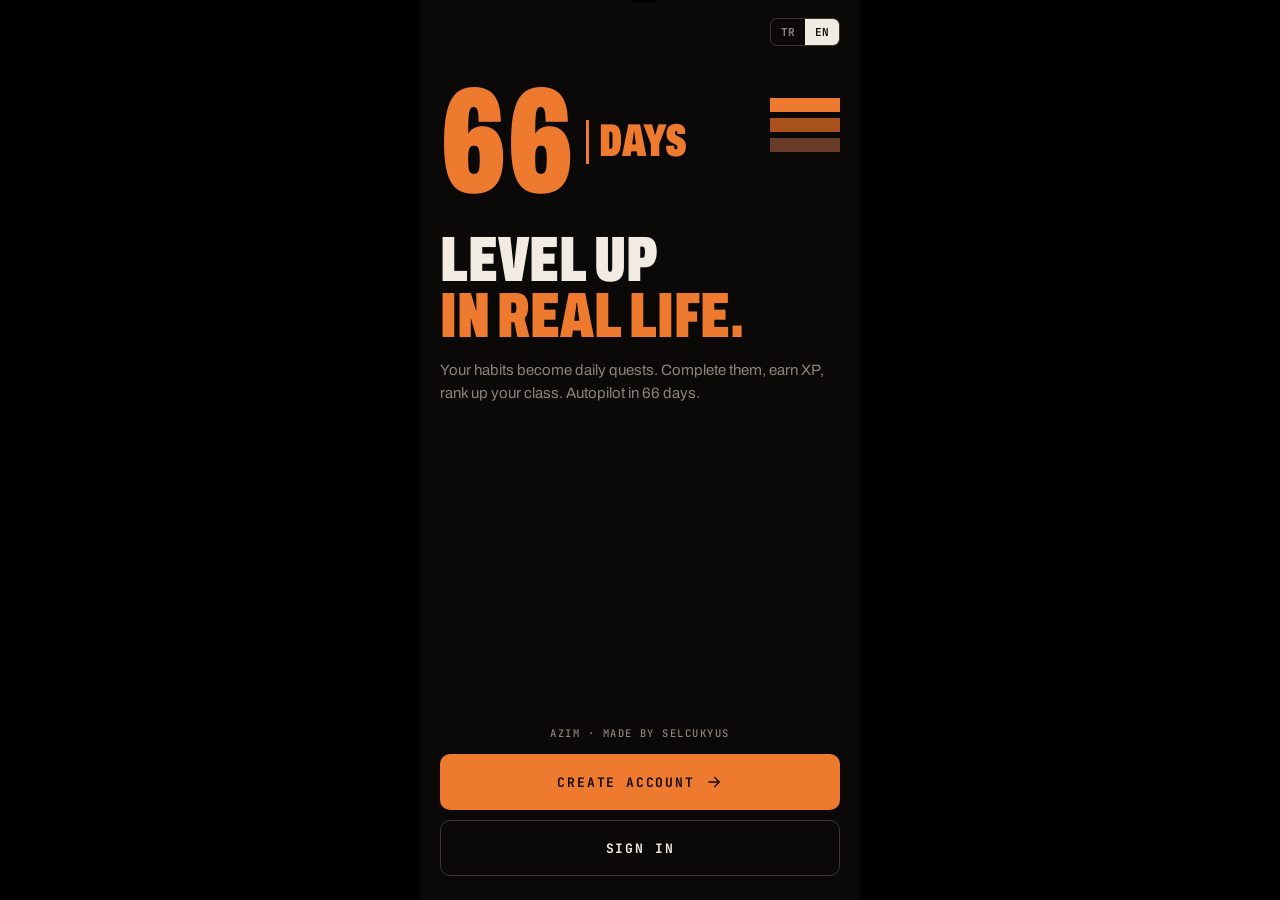
==== app/src/main/assets/www/index.html @ 576c7f38 "AZİM 2.0: Android uygulaması, CI derlemesi, Play Store paketi ve gizlilik sayfası - WebView tabanlı " ====
<!DOCTYPE html>
<html lang="tr">
<head>
<meta charset="UTF-8">
<meta name="viewport" content="width=device-width, initial-scale=1, maximum-scale=1, viewport-fit=cover">
<meta name="theme-color" content="#0a0908">
<title>AZİM · 66 Gün</title>
<link rel="stylesheet" href="fonts/fonts.css">
<style>
:root{--bg:#0a0908;--s1:#131110;--s2:#1a1816;--s3:#221f1c;--ln:#2b2723;--ln2:#3d3832;--tx:#f1ebe2;--mu:#8b837a;--mu2:#5f5952;--or:#ee7a2f;--or2:#a8511d;--or3:#3a2216;--gd:#d6a443;--gn:#62d08e;--rd:#ff6464;--safe-t:env(safe-area-inset-top);--safe-b:env(safe-area-inset-bottom)}
*{box-sizing:border-box;margin:0;padding:0;-webkit-tap-highlight-color:transparent}
html{background:#000}
body{-webkit-user-select:none;user-select:none;-webkit-touch-callout:none;background:#000;color:var(--tx);font-family:Archivo,system-ui,sans-serif;display:flex;justify-content:center;-webkit-font-smoothing:antialiased}
input,textarea{-webkit-user-select:text;user-select:text}
button{font-family:inherit;color:inherit;cursor:pointer}
.app{width:100%;max-width:440px;min-height:100vh;background:var(--bg);position:relative;padding-top:var(--safe-t);overflow-x:hidden}
.d{font-stretch:62%;font-weight:900;text-transform:uppercase;line-height:.88}
.w{font-stretch:125%;font-weight:800;letter-spacing:-.025em}
.m{font-family:'JetBrains Mono',monospace;text-transform:uppercase;letter-spacing:.14em;font-size:10.5px;color:var(--mu);font-weight:500}
.or{color:var(--or)}.mu{color:var(--mu)}
#scr{padding:16px 18px 110px;animation:fi .25s ease}
#scr.ob{min-height:calc(100vh - var(--safe-t));display:flex;flex-direction:column;padding:22px 20px calc(24px + var(--safe-b))}
@keyframes fi{from{opacity:0;transform:translateY(6px)}to{opacity:1;transform:none}}
svg.i{width:18px;height:18px;stroke:currentColor;fill:none;stroke-width:1.8;stroke-linecap:round;stroke-linejoin:round;flex:none}
.grow{flex:1}
.chip{display:inline-flex;align-items:center;gap:5px;height:32px;padding:0 10px;border:1.5px solid var(--ln2);border-radius:7px;background:var(--s1);font-weight:700;font-size:13.5px}
.chip.hot{border-color:var(--or2);background:var(--or3);color:var(--or)}
.bx{width:40px;height:40px;display:grid;place-items:center;border:1.5px solid var(--ln2);border-radius:7px;background:var(--s2);box-shadow:3px 3px 0 #000;flex:none}
.bx:active{transform:translate(2px,2px);box-shadow:1px 1px 0 #000}
.bx.off{opacity:.3;pointer-events:none}
.cta{display:flex;align-items:center;justify-content:center;gap:10px;width:100%;height:56px;border:0;border-radius:10px;background:var(--or);color:#140a03;font-family:'JetBrains Mono';font-weight:700;letter-spacing:.14em;text-transform:uppercase;font-size:13px;margin-top:14px}
.cta:active{filter:brightness(.92)}.cta:disabled{opacity:.35}
.cta.ghost{background:transparent;border:1.5px solid var(--ln2);color:var(--tx)}
.cta.sm{height:44px;font-size:11.5px;margin-top:10px}
.cta.red{background:var(--rd);color:#fff}
.lnk{background:none;border:0;color:var(--mu);font-size:14px;margin-top:14px;width:100%;text-align:center}.lnk b{color:var(--tx)}
.panel{border:1.5px solid var(--ln);border-radius:12px;background:var(--s1);padding:16px;margin-top:14px}
.hdr{display:flex;justify-content:space-between;align-items:center;margin:4px 0 14px;gap:10px}
.hdr h1{font-size:32px}
.sec{display:flex;justify-content:space-between;align-items:center;margin:24px 0 10px;gap:10px}
.sec .ln{flex:1;height:1px;background:var(--ln)}
.seg{display:flex;gap:3px;margin-top:10px}.seg i{flex:1;height:12px;background:var(--s3)}.seg i.on{background:var(--or)}
.err{color:var(--rd);font-size:13px;margin-top:10px;min-height:18px;font-weight:600}
.fl2{font-size:12px;color:var(--mu);margin-top:12px;line-height:1.5}
.inp{width:100%;height:56px;border:1.5px solid var(--ln2);background:var(--s1);border-radius:10px;padding:0 16px;color:var(--tx);font:600 18px Archivo;outline:none;margin-top:10px}
.inp:focus{border-color:var(--or)}
textarea.inp{height:140px;padding:12px;font:500 12px 'JetBrains Mono'}
.row2{display:flex;gap:8px}.row2>*{flex:1;min-width:0}
.lbl{display:block;margin-top:16px}
.pills{display:flex;flex-wrap:wrap;gap:7px;margin-top:8px}
.pill{border:1.5px solid var(--ln2);border-radius:8px;padding:9px 12px;font-weight:600;font-size:14px;background:var(--s1)}
.pill.sel{background:var(--tx);color:#111;border-color:var(--tx)}
.pill.lock{opacity:.55}
.dw{display:flex;gap:5px;margin-top:8px}.dw button{flex:1;height:40px;border:1.5px solid var(--ln2);border-radius:7px;background:var(--s1);font-weight:700;font-size:12.5px}
.dw button.sel{background:var(--or);border-color:var(--or);color:#140a03}
.tg{width:48px;height:28px;border-radius:20px;background:var(--ln2);position:relative;flex:none;transition:.2s;border:0}
.tg::after{content:'';position:absolute;top:3px;left:3px;width:22px;height:22px;border-radius:50%;background:#fff;transition:.2s}
.tg.on{background:var(--or)}.tg.on::after{left:23px}
.set{display:flex;justify-content:space-between;align-items:center;gap:12px;padding:14px 0;border-bottom:1px solid var(--ln)}
.set:last-child{border-bottom:0}
.set small{color:var(--mu);display:block;font-size:12.5px;margin-top:3px;line-height:1.35}
.set .v{color:var(--or);font-family:'JetBrains Mono';font-size:13px;font-weight:700;white-space:nowrap}
.tline{display:flex;justify-content:space-between;align-items:center;padding:10px 0;border-bottom:1px solid var(--ln);font-size:14px}.tline:last-child{border:0}.tline b{font-family:'JetBrains Mono';font-size:13px;color:var(--or)}
.pro{display:inline-flex;align-items:center;gap:3px;background:linear-gradient(90deg,#c9963a,#ecc675);color:#1a1205;font-family:'JetBrains Mono';font-weight:700;font-size:9px;letter-spacing:.1em;padding:2px 6px;border-radius:4px;vertical-align:middle}
.flag{display:inline-block;width:18px;height:12px;vertical-align:middle;margin-left:6px;border-radius:2px}

/* onboarding */
.logo{display:flex;align-items:center;gap:12px;margin-top:6vh}
.logo .n{position:relative;font-size:clamp(110px,36vw,150px);color:var(--or)}
.logo .n span{position:absolute;left:7px;top:7px;color:transparent;-webkit-text-stroke:1.5px var(--or2);z-index:-1}
.logo .v{border-left:3px solid var(--or);padding-left:10px;font-size:clamp(34px,11vw,46px);line-height:.95;color:var(--or)}
.bars{display:flex;flex-direction:column;gap:6px;margin-left:auto;align-self:flex-start;margin-top:22px}.bars i{display:block;width:70px;height:14px;background:var(--or)}.bars i:nth-child(2){background:var(--or2)}.bars i:nth-child(3){background:var(--or3);filter:brightness(1.8)}
.hero{font-size:clamp(48px,16vw,64px);margin-top:24px}
.lead{color:var(--mu);font-size:15px;line-height:1.55;margin-top:14px}
.prog{display:flex;gap:5px;margin-bottom:26px}.prog i{flex:1;height:3px;background:var(--ln)}.prog i.on{background:var(--or)}
.q{font-size:clamp(38px,12vw,46px);margin:8px 0 6px}
.opt{display:flex;align-items:center;gap:14px;border:1.5px solid var(--ln);border-radius:10px;padding:14px;margin-top:9px;background:var(--s1)}
.opt.sel{border-color:var(--or);background:var(--or3)}
.opt .ic{width:40px;height:40px;border-radius:8px;display:grid;place-items:center;background:var(--s3);flex:none}
.opt b{display:block;font-size:16px}.opt small{color:var(--mu);font-size:13px;line-height:1.35}
.opt .rad{margin-left:auto;width:20px;height:20px;border:1.5px solid var(--ln2);border-radius:4px;display:grid;place-items:center;flex:none}
.opt.sel .rad{background:var(--or);border-color:var(--or);color:#140a03}
.scan div{display:flex;justify-content:space-between;padding:13px 0;border-bottom:1px solid var(--ln);font-size:15px;opacity:.25;transition:.3s}.scan div.on{opacity:1}.scan div b{color:var(--gn);font-family:'JetBrains Mono';font-size:12px}
.lang{position:absolute;right:20px;top:calc(18px + var(--safe-t));display:flex;border:1.5px solid var(--ln2);border-radius:7px;overflow:hidden}
.lang button{border:0;background:none;padding:6px 10px;font-family:'JetBrains Mono';font-size:11px;font-weight:700;color:var(--mu)}.lang button.on{background:var(--tx);color:#111}

/* today */
.top{display:flex;gap:7px;align-items:center}
.top .hi{flex:1;min-width:0}.top .hi b{display:block;font-size:17px;white-space:nowrap;overflow:hidden;text-overflow:ellipsis}
.av{width:38px;height:38px;border-radius:50%;flex:none;display:grid;place-items:center;font-weight:900;font-stretch:125%;font-size:13px;color:#fff;border:2px solid #0a0908}
.dayhero{position:relative;border:1.5px solid var(--ln2);border-radius:14px;overflow:hidden;margin-top:14px;padding:16px}
.dayhero>svg.art{position:absolute;inset:0;width:100%;height:100%}
.dayhero>*:not(svg){position:relative}
.dh{display:flex;align-items:center;justify-content:space-between;gap:10px}
.dh>div:first-child{flex:1;min-width:0}.dh h1{font-size:clamp(32px,10vw,50px);line-height:.85;white-space:nowrap}.dh h1 small{font-size:18px;color:var(--mu)}.ring{width:70px;height:70px}.ring svg{width:70px;height:70px}
.ring{position:relative;width:76px;height:76px;flex:none}.ring b{position:absolute;inset:0;display:grid;place-items:center;font-stretch:125%;font-weight:800;font-size:17px}
.week{display:grid;grid-template-columns:repeat(7,1fr);gap:5px;margin-top:16px}
.week div{text-align:center}.week span{display:block;font-family:'JetBrains Mono';font-size:9.5px;color:var(--mu);letter-spacing:.06em;margin-bottom:5px}
.week i{display:grid;place-items:center;height:30px;border-radius:6px;background:#0a0908aa;border:1.5px solid var(--ln);font-style:normal;font-size:12px;font-weight:700;color:var(--mu)}
.week i.ok{background:var(--or);border-color:var(--or);color:#140a03}.week i.part{border-color:var(--or);color:var(--or)}.week i.miss{border-color:#ff646488;color:var(--rd)}.week i.frz{border-color:#6aa6ff;color:#6aa6ff}.week i.now{border-color:var(--tx);color:var(--tx);box-shadow:0 0 0 2px #f1ebe233}
.next{position:relative;height:150px;border:1.5px solid var(--ln2);border-radius:12px;overflow:hidden;margin-top:12px;box-shadow:0 3px 0 #000}
.next>svg.art{position:absolute;inset:0;width:100%;height:100%}
.next .shade{position:absolute;inset:0;background:linear-gradient(180deg,rgba(10,9,8,.1),rgba(10,9,8,.78))}
.next .in{position:relative;height:100%;padding:13px 15px;display:flex;flex-direction:column}
.next h3{font-size:clamp(22px,7vw,27px);margin-top:auto;line-height:1.05;max-width:76%}
.tchip{align-self:flex-start;display:flex;gap:6px;align-items:center;background:var(--tx);color:#111;border-radius:20px;padding:4px 10px;font-family:'JetBrains Mono';font-weight:700;font-size:11px}
.tchip i{width:7px;height:7px;background:var(--or);display:block}
.meta{display:flex;gap:8px;align-items:center;font-size:12.5px;color:#d8d0c5;margin-top:6px;font-weight:600;flex-wrap:wrap}
.meta svg{width:13px;height:13px}.meta i{width:1px;height:12px;background:#ffffff40}
.ck{position:absolute;right:13px;bottom:13px;width:48px;height:48px;border:0;border-radius:4px;background:#e7e0d4;color:#1d1a17;display:grid;place-items:center;box-shadow:2px 2px 0 #000}
.ck svg{width:22px;height:22px;stroke-width:2.4;opacity:.45}
.pbar{position:absolute;left:0;bottom:0;height:3px;background:var(--or)}
.grp{margin-top:18px}
.gh{display:flex;align-items:center;gap:8px;margin-bottom:6px}
.qr{display:flex;align-items:center;gap:12px;padding:11px 12px;border:1.5px solid var(--ln);border-radius:10px;background:var(--s1);margin-top:7px;position:relative;overflow:hidden;transition:transform .25s}
.qr .tm{font-family:'JetBrains Mono';font-size:12px;color:var(--mu);width:42px;flex:none}
.qr .cb{width:4px;align-self:stretch;border-radius:3px;flex:none}
.qr .tx{flex:1;min-width:0}.qr .tx b{display:block;font-size:15px;font-weight:700;line-height:1.25}.qr .tx small{display:flex;gap:6px;align-items:center;color:var(--mu);font-size:12px;margin-top:3px;flex-wrap:wrap}
.qr .st{color:var(--or);font-weight:800;display:inline-flex;align-items:center;gap:2px}
.qr .c2{width:36px;height:36px;border-radius:4px;border:1.5px solid var(--ln2);background:var(--s2);display:grid;place-items:center;flex:none}
.qr .c2 svg{opacity:.35;stroke-width:2.6}
.qr.done{opacity:.55}.qr.done .tx b{text-decoration:line-through}.qr.done .c2{background:var(--or);border-color:var(--or);color:#140a03}.qr.done .c2 svg{opacity:1}
.qr.skip{opacity:.4}
.qr .pb{position:absolute;left:0;bottom:0;height:2px;background:var(--or)}
.qr.pop{transform:scale(1.02) rotate(-1deg)}
.empty{text-align:center;padding:30px 10px;color:var(--mu);border:1.5px dashed var(--ln2);border-radius:12px;margin-top:12px}
.empty b{display:block;color:var(--tx);font-size:20px;margin-bottom:6px}
.closeday{margin-top:18px;width:100%;background:none;border:1.5px dashed var(--ln2);border-radius:8px;height:48px;color:var(--mu)}

/* insight */
.peak{border:1.5px solid var(--ln2);border-radius:8px;padding:7px 11px;text-align:left}
.peak b{font-size:20px}.peak small{font-family:'JetBrains Mono';font-size:11px;color:var(--mu)}
.peak .bar{height:3px;background:var(--ln);margin-top:5px}.peak .bar i{display:block;height:100%;background:var(--gn)}
.klass{position:relative;border:1.5px solid var(--ln2);border-radius:14px;overflow:hidden;padding:18px}
.klass>svg.art{position:absolute;inset:0;width:100%;height:100%}
.klass>*:not(svg){position:relative}
.klass h2{font-size:clamp(44px,14vw,54px);margin-top:12px}
.klass p{color:#d8d0c5;margin-top:6px;font-size:15px}
.tag{border:1.5px solid #ffffff30;border-radius:20px;padding:4px 10px;font-family:'JetBrains Mono';font-size:10.5px;letter-spacing:.08em;background:#0007}
.cls{display:grid;grid-template-columns:repeat(5,1fr);gap:6px;margin-top:10px}
.cls div{border:1.5px solid #ffffff22;border-radius:8px;background:#0a0908b8;padding:9px 5px;min-width:0}
.cls div.top1{border-color:#ffffffaa;background:#ffffff1c}
.cls b{display:block;font-size:clamp(17px,5.5vw,22px);margin-top:6px}.cls span{font-family:'JetBrains Mono';font-size:8.5px;letter-spacing:.03em;color:var(--mu);text-transform:uppercase;display:block;overflow:hidden;text-overflow:ellipsis;white-space:nowrap}
.cls svg{width:15px;height:15px}
.two{display:grid;grid-template-columns:1fr 1fr;gap:10px;margin-top:12px}
.tile{border:1.5px solid var(--ln);border-radius:12px;background:var(--s1);padding:14px;position:relative;min-width:0}
.tile .big{font-size:38px;margin-top:6px}
.ba{display:grid;grid-template-columns:repeat(3,1fr);gap:8px}
.ba .tile{padding:11px}.ba .h{display:flex;gap:7px;align-items:center;font-size:12px;font-weight:700;line-height:1.15}
.ba .h span{width:26px;height:26px;border-radius:6px;display:grid;place-items:center;background:var(--s3);flex:none}
.ba .v{font-family:'JetBrains Mono';margin-top:10px;font-size:11px;color:var(--mu)}
.ba .n{font-size:clamp(17px,5.5vw,22px);margin-top:4px;white-space:nowrap}
.lvcard{border:1.5px solid var(--ln2);border-radius:12px;padding:0 16px 14px;margin-top:16px;position:relative;background:var(--s1)}
.lvbox{position:absolute;left:-2px;top:-2px;width:108px;height:100px;background:var(--or);border-radius:10px 4px 22px 4px;padding:12px 14px;color:#fff}
.lvbox b{font-size:44px;display:block;line-height:.9}.lvbox span{font-family:'JetBrains Mono';font-size:11px;letter-spacing:.2em}
.lvtop{text-align:right;padding:18px 0 0 116px;min-height:100px}.lvtop b{font-size:32px}
.rt{display:flex;gap:7px;margin-top:4px;flex-wrap:wrap}
.rt button{height:34px;padding:0 12px;border:0;border-radius:7px;background:var(--s2);font-weight:600;font-size:13px;color:var(--mu)}
.rt button.on{background:var(--tx);color:#111}
.srow{display:flex;align-items:center;gap:12px;padding:12px 0;border-bottom:1px solid var(--ln)}
.srow .m{font-size:11.5px;color:var(--tx);letter-spacing:.18em}
.srow .dl{margin-left:auto;color:var(--gn);font-size:11px}
.srow b{font-size:38px;min-width:84px;text-align:right}
.heat{display:grid;grid-template-columns:repeat(11,1fr);gap:4px;margin-top:12px}
.heat i{aspect-ratio:1;border-radius:3px;background:var(--s3)}
.cbar{display:flex;align-items:center;gap:10px;margin-top:10px;font-size:13px}.cbar span{width:74px;flex:none}.cbar div{flex:1;height:8px;background:var(--s3);border-radius:4px;overflow:hidden}.cbar div i{display:block;height:100%}.cbar b{width:40px;text-align:right;font-family:'JetBrains Mono';font-size:12px}
.lockwrap{position:relative}.lockwrap .blur{filter:blur(6px);opacity:.5;pointer-events:none}
.lockwrap .ov2{position:absolute;inset:0;display:flex;flex-direction:column;align-items:center;justify-content:center;text-align:center;padding:20px}
.coach{border:1.5px solid var(--or2);background:linear-gradient(135deg,var(--or3),#14100d);border-radius:12px;padding:16px;margin-top:12px}
.coach p{margin-top:8px;line-height:1.5;color:#e4dccf;font-size:14.5px}

/* workout */
.sess{border:1.5px solid var(--ln2);border-radius:12px;overflow:hidden;background:var(--s1)}
.sess .img{position:relative;height:140px;border-bottom:2px solid var(--or)}
.sess .img>svg.art{position:absolute;inset:0;width:100%;height:100%}
.sess .img .t{position:absolute;left:16px;bottom:12px;font-size:34px}
.sess .img .c1{position:absolute;left:14px;top:14px}
.sess .img .c2{position:absolute;right:14px;top:14px;background:#e7e0d4;color:#111;padding:5px 9px;font-family:'JetBrains Mono';font-weight:700;font-size:11px;letter-spacing:.06em}
.sess .body{padding:14px}
.st3{display:grid;grid-template-columns:repeat(3,1fr);gap:8px}
.st3 div{border:1.5px solid var(--ln2);padding:9px 11px;min-width:0}.st3 b{font-size:19px;display:block;margin-top:3px;white-space:nowrap}
.moves{display:flex;flex-wrap:wrap;gap:6px;border-top:1.5px dashed var(--ln2);margin-top:16px;padding-top:14px}
.moves span{border:1.5px solid var(--ln2);padding:6px 9px;font-size:13px}.moves span em{color:var(--or);font-style:normal;margin-right:5px;font-weight:700}
.qs{display:grid;grid-template-columns:repeat(4,1fr);gap:8px}
.qs button{border:1.5px solid var(--ln2);border-radius:10px;background:var(--s1);padding:13px 0 10px;font-weight:700;font-size:13.5px}
.qs button.on{border-color:var(--or)}
.qs .sw{width:34px;height:34px;margin:0 auto 8px;border-radius:4px;display:grid;place-items:center}
.rec{display:flex;justify-content:space-between;align-items:center;border:1.5px solid var(--ln2);border-radius:10px;padding:13px 14px;margin-top:8px}
.rec b{font-size:16px}.rec small{display:block;color:var(--mu);font-size:12.5px;margin-top:3px}
.rec .kg{border:1.5px solid var(--ln2);padding:5px 8px;font-weight:800;font-size:14px}
.live{text-align:center}.live .clock{font-size:80px;color:var(--or)}
.mv{border:1.5px solid var(--ln);border-radius:10px;padding:13px;margin-top:8px}
.mv .h{display:flex;justify-content:space-between;font-weight:700}
.sets{display:flex;gap:6px;margin-top:10px}.sets button{flex:1;height:36px;border:1.5px solid var(--ln2);background:var(--s2);border-radius:5px;font-family:'JetBrains Mono';font-size:12px;font-weight:700}
.sets button.on{background:var(--or);border-color:var(--or);color:#140a03}

/* season */
.lg{border:2px solid var(--gd);border-radius:6px;background:linear-gradient(180deg,#1d1810,#121110)}
.lg .a{display:flex;gap:14px;align-items:center;padding:16px;border-bottom:1.5px dashed #3a3222}
.lg .a h2{font-size:28px}
.lg .b{padding:14px 16px 16px}
.lg .seg i{height:14px}.lg .seg i.on{background:linear-gradient(90deg,#c9963a,#ecc675)}
.rw{display:grid;grid-template-columns:1fr 1fr;gap:10px;margin-top:14px}
.rw>div{border:1.5px solid #3a3222;padding:12px;display:flex;gap:10px;align-items:center;min-width:0}
.rw b{font-size:13.5px;display:block}.rw small{color:var(--mu);font-size:11.5px}
.rw .pb2{height:5px;background:var(--s3);margin-top:6px}.rw .pb2 i{display:block;height:100%;background:var(--gd)}
.chart{border:1.5px solid var(--ln);border-radius:12px;padding:14px;margin-top:14px;background:var(--s1)}
.lb{border:1.5px solid var(--ln);border-radius:12px;margin-top:14px;overflow:hidden;background:var(--s1)}
.lb .h{display:flex;justify-content:space-between;padding:14px 16px}
.lr{display:flex;align-items:center;gap:12px;padding:11px 16px;border-top:1px solid var(--ln)}
.lr .rk{width:22px;color:var(--gn);font-weight:800}
.lr .nm{min-width:0}.lr .nm b{font-size:15.5px}.lr .nm small{display:block;color:var(--mu);font-size:12px;margin-top:2px}
.lr .fl{color:var(--or);font-size:12px;font-weight:700;margin-left:6px}
.lr .xp{margin-left:auto;text-align:right;font-weight:800;font-size:16px}.lr .xp small{display:block;color:var(--gn);font-size:11px;font-weight:600}
.lr.me{background:linear-gradient(90deg,#d6a443,#c99637);color:#1a1205;border-radius:10px;margin:8px;border:0}
.lr.me .rk,.lr.me .xp small,.lr.me .nm small{color:#3a2a0a}

/* profile */
.fs{border:1.5px solid var(--or2);border-radius:12px;background:linear-gradient(135deg,var(--or3),#14100d);padding:16px}
.fs .r{display:flex;align-items:center;gap:12px;margin-top:10px}
.nudge{margin-left:auto;height:42px;padding:0 13px;border:1.5px solid var(--or);border-radius:8px;background:transparent;color:var(--or);font-family:'JetBrains Mono';font-weight:700;letter-spacing:.1em;font-size:11.5px;flex:none}
.pc{border:1.5px solid var(--ln2);border-radius:12px;padding:22px 16px;text-align:center;margin-top:12px;background:radial-gradient(circle at 50% 0,#2a241c,var(--s1) 70%)}
.pc .av{width:90px;height:90px;font-size:28px;margin:0 auto;border:3px solid #e7e0d4}
.pc h2{font-size:28px;margin-top:12px}
.bdg{display:flex;justify-content:center;gap:8px;margin-top:10px;flex-wrap:wrap}
.bdg span{border-radius:20px;padding:6px 12px;font-family:'JetBrains Mono';font-weight:700;font-size:11px;letter-spacing:.1em}
.g4{display:grid;grid-template-columns:1fr 1fr;border:1.5px solid var(--ln2);border-radius:12px;margin-top:12px;overflow:hidden}
.g4 div{padding:14px;border-right:1.5px solid var(--ln2);border-bottom:1.5px solid var(--ln2);min-width:0}
.g4 div:nth-child(2n){border-right:0}.g4 div:nth-child(n+3){border-bottom:0}
.g4 b{font-size:24px;display:flex;align-items:center;gap:4px;margin-top:4px}
.act{display:flex;align-items:center;gap:12px;padding:11px 0;border-top:1px solid var(--ln)}
.act .dy{border:1.5px solid var(--ln2);width:48px;text-align:center;padding:5px 0;flex:none}
.act .dy b{display:block;font-size:19px}
.act .xb{margin-left:auto;text-align:right;flex:none}.act .xb span{border:1.5px solid var(--ln2);padding:3px 7px;font-weight:800;font-size:12px}
.act .xb small{display:block;color:var(--mu);margin-top:5px;font-size:12px}
.sw5{display:flex;gap:10px;margin-top:10px}.sw5 button{width:38px;height:38px;border-radius:50%;border:3px solid transparent;position:relative}.sw5 button.on{border-color:var(--tx)}
.sw5 button svg{position:absolute;right:-4px;bottom:-4px;width:14px;height:14px;background:var(--s1);border-radius:50%;padding:2px}

/* plan */
.prg{display:grid;grid-template-columns:1fr 1fr;gap:8px;margin-top:10px}
.prg button{text-align:left;border:1.5px solid var(--ln2);border-radius:10px;background:var(--s1);padding:12px;min-height:92px;display:flex;flex-direction:column;gap:4px}
.prg button.on{border-color:var(--or);background:var(--or3)}
.prg b{font-size:15px}.prg small{color:var(--mu);font-size:12px;line-height:1.3}
.pl{display:flex;align-items:center;gap:12px;padding:12px;border:1.5px solid var(--ln);border-radius:10px;background:var(--s1);margin-top:7px}
.pl .tx{flex:1;min-width:0}.pl b{display:block;font-size:15px}.pl small{color:var(--mu);font-size:12px}
.pl.off{opacity:.45}

/* paywall */
.pw h2{font-size:40px;margin-top:6px}
.feat{display:flex;gap:12px;align-items:flex-start;padding:10px 0}
.feat span{width:30px;height:30px;border-radius:7px;background:var(--or3);color:var(--or);display:grid;place-items:center;flex:none}
.feat b{display:block;font-size:15px}.feat small{color:var(--mu);font-size:12.5px}
.plans{display:grid;grid-template-columns:1fr 1fr;gap:8px;margin-top:14px}
.plans button{border:1.5px solid var(--ln2);border-radius:12px;background:var(--s1);padding:14px 12px;text-align:left;position:relative}
.plans button.on{border-color:var(--or);background:var(--or3)}
.plans b{display:block;font-size:20px;margin-top:6px}.plans small{color:var(--mu);font-size:12px}
.plans em{position:absolute;top:-9px;right:10px;background:var(--gn);color:#08130c;font-style:normal;font-family:'JetBrains Mono';font-weight:700;font-size:9.5px;padding:3px 6px;border-radius:4px;letter-spacing:.06em}

/* nav, sheet, toast */
.nav{position:fixed;bottom:0;left:50%;transform:translateX(-50%);width:100%;max-width:440px;display:none;background:rgba(10,9,8,.95);backdrop-filter:blur(12px);-webkit-backdrop-filter:blur(12px);border-top:1px solid var(--ln);padding:8px 6px calc(8px + var(--safe-b));z-index:5}
.nav.on{display:flex}
.nav button{flex:1;background:none;border:0;display:flex;flex-direction:column;align-items:center;gap:5px;padding:4px 0;color:var(--mu2)}
.nav button span{font-family:'JetBrains Mono';font-size:9px;letter-spacing:.08em;text-transform:uppercase;font-weight:700}
.nav button svg{width:22px;height:22px}
.nav button.on{color:var(--or)}
.ov{position:fixed;inset:0;background:#000b;display:none;align-items:flex-end;justify-content:center;z-index:10}
.ov.on{display:flex}
.sh{width:100%;max-width:440px;max-height:92vh;overflow-y:auto;background:var(--s1);border-top:1.5px solid var(--ln2);border-radius:18px 18px 0 0;padding:10px 18px calc(22px + var(--safe-b));animation:su .25s ease}
@keyframes su{from{transform:translateY(40px);opacity:.4}to{transform:none;opacity:1}}
.sh .grab{width:40px;height:4px;background:var(--ln2);border-radius:4px;margin:0 auto 14px}
.sh h2{font-size:30px;margin-top:6px}
.stp{display:flex;align-items:center;justify-content:space-between;margin-top:20px}
.stp .val{font-size:50px;text-align:center}.stp .val small{font-size:18px;color:var(--mu)}
.stp .bx{width:54px;height:54px;font-size:26px;font-weight:700}
.barb{height:6px;background:var(--s3);margin-top:16px}.barb i{display:block;height:100%;background:var(--or);transition:.3s}
.toast{position:fixed;left:50%;top:calc(14px + var(--safe-t));transform:translate(-50%,-160%);transition:.35s;background:var(--tx);color:#111;font-weight:700;padding:12px 16px;border-radius:8px;z-index:20;box-shadow:3px 3px 0 #000;font-size:14px;max-width:90%;text-align:center}
.toast.on{transform:translate(-50%,0)}
.fxp{position:fixed;font-weight:900;font-stretch:125%;color:var(--or);pointer-events:none;z-index:20;animation:fx 1s forwards;font-size:18px}
@keyframes fx{to{transform:translateY(-60px);opacity:0}}
</style>
</head>
<body>
<div class="app" id="app">
  <main id="scr"></main>
  <nav class="nav" id="nav"></nav>
</div>
<div class="ov" id="ov" onclick="if(event.target===this)closeSheet()"><div class="sh" id="sh"></div></div>
<div class="toast" id="toast"></div>
<svg width="0" height="0" style="position:absolute">
<defs>
<symbol id="i-flame" viewBox="0 0 24 24"><path d="M12 2c1 4 5 6 5 11a5 5 0 0 1-10 0c0-2.5 1.2-4 2.5-5.2.3 1.6 1 2.6 2 3 0-3.3-.8-6.3.5-8.8z"/></symbol>
<symbol id="i-spark" viewBox="0 0 24 24"><path d="M12 2l2.2 7.8L22 12l-7.8 2.2L12 22l-2.2-7.8L2 12l7.8-2.2z"/></symbol>
<symbol id="i-trophy" viewBox="0 0 24 24"><path d="M7 4h10v5a5 5 0 0 1-10 0zM7 6H4v1a3 3 0 0 0 3 3M17 6h3v1a3 3 0 0 1-3 3M12 14v4M8 21h8M9 18h6"/></symbol>
<symbol id="i-gear" viewBox="0 0 24 24"><circle cx="12" cy="12" r="3"/><path d="M19.4 15a1.6 1.6 0 0 0 .3 1.8l.1.1a2 2 0 1 1-2.8 2.8l-.1-.1a1.6 1.6 0 0 0-2.7 1.2V21a2 2 0 0 1-4 0v-.1A1.6 1.6 0 0 0 7.3 19.7l-.1.1a2 2 0 1 1-2.8-2.8l.1-.1A1.6 1.6 0 0 0 3.3 14H3a2 2 0 0 1 0-4h.1A1.6 1.6 0 0 0 4.3 7.3l-.1-.1a2 2 0 1 1 2.8-2.8l.1.1A1.6 1.6 0 0 0 10 3.3V3a2 2 0 0 1 4 0v.1a1.6 1.6 0 0 0 2.7 1.2l.1-.1a2 2 0 1 1 2.8 2.8l-.1.1a1.6 1.6 0 0 0 1.2 2.7H21a2 2 0 0 1 0 4h-.1a1.6 1.6 0 0 0-1.5 1.2z"/></symbol>
<symbol id="i-l" viewBox="0 0 24 24"><path d="M15 6l-6 6 6 6"/></symbol>
<symbol id="i-r" viewBox="0 0 24 24"><path d="M9 6l6 6-6 6"/></symbol>
<symbol id="i-arr" viewBox="0 0 24 24"><path d="M5 12h14M13 6l6 6-6 6"/></symbol>
<symbol id="i-plus" viewBox="0 0 24 24"><path d="M12 5v14M5 12h14"/></symbol>
<symbol id="i-x" viewBox="0 0 24 24"><path d="M6 6l12 12M18 6L6 18"/></symbol>
<symbol id="i-check" viewBox="0 0 24 24"><path d="M5 12.5l4.5 4.5L19 7"/></symbol>
<symbol id="i-rep" viewBox="0 0 24 24"><path d="M17 2l3 3-3 3M4 11V9a4 4 0 0 1 4-4h12M7 22l-3-3 3-3M20 13v2a4 4 0 0 1-4 4H4"/></symbol>
<symbol id="i-lvl" viewBox="0 0 24 24"><path d="M5 20v-5M12 20V10M19 20V4"/></symbol>
<symbol id="i-bulb" viewBox="0 0 24 24"><path d="M9 18h6M10 22h4M12 2a7 7 0 0 0-4 12.7V16h8v-1.3A7 7 0 0 0 12 2z"/></symbol>
<symbol id="i-shield" viewBox="0 0 24 24"><path d="M12 22s8-4 8-10V5l-8-3-8 3v7c0 6 8 10 8 10z"/><path d="M9 12l2 2 4-4"/></symbol>
<symbol id="i-bolt" viewBox="0 0 24 24"><path d="M12 2.5c3 3.5 5 6.5 5 10a5 5 0 0 1-10 0c0-3.5 2-6.5 5-10z"/></symbol>
<symbol id="i-lock" viewBox="0 0 24 24"><rect x="4" y="11" width="16" height="10" rx="2"/><path d="M8 11V7a4 4 0 0 1 8 0v4"/></symbol>
<symbol id="i-target" viewBox="0 0 24 24"><circle cx="12" cy="12" r="9"/><circle cx="12" cy="12" r="4"/></symbol>
<symbol id="i-drop" viewBox="0 0 24 24"><path d="M12 3s6 6.5 6 11a6 6 0 0 1-12 0c0-4.5 6-11 6-11z"/></symbol>
<symbol id="i-sun" viewBox="0 0 24 24"><circle cx="12" cy="12" r="4"/><path d="M12 2v2M12 20v2M4.9 4.9l1.4 1.4M17.7 17.7l1.4 1.4M2 12h2M20 12h2M4.9 19.1l1.4-1.4M17.7 6.3l1.4-1.4"/></symbol>
<symbol id="i-phone" viewBox="0 0 24 24"><rect x="6" y="2" width="12" height="20" rx="2"/><path d="M11 18h2"/></symbol>
<symbol id="i-run" viewBox="0 0 24 24"><circle cx="14" cy="4" r="2"/><path d="M5 21l4-6 3 2 1-5M9 9l4-2 3 4h4M13 12l3 3-1 6"/></symbol>
<symbol id="i-flask" viewBox="0 0 24 24"><path d="M9 2h6M10 2v7l-5 10a2 2 0 0 0 2 3h10a2 2 0 0 0 2-3l-5-10V2"/></symbol>
<symbol id="i-today" viewBox="0 0 24 24"><path d="M14.5 4l5.5 5.5-9 9H5.5V13z"/><path d="M12 6.5l5.5 5.5"/></symbol>
<symbol id="i-chart" viewBox="0 0 24 24"><path d="M3 20h18M5 16l4-5 4 3 6-8"/></symbol>
<symbol id="i-db" viewBox="0 0 24 24"><path d="M6 7v10M18 7v10M3 9v6M21 9v6M6 12h12"/></symbol>
<symbol id="i-crown" viewBox="0 0 24 24"><path d="M3 7l4.5 4L12 4l4.5 7L21 7l-2 12H5z"/></symbol>
<symbol id="i-user" viewBox="0 0 24 24"><circle cx="12" cy="8" r="4"/><path d="M4 21a8 8 0 0 1 16 0"/></symbol>
<symbol id="i-info" viewBox="0 0 24 24"><circle cx="12" cy="12" r="9"/><path d="M12 11v6M12 7.5v.5"/></symbol>
<symbol id="i-play" viewBox="0 0 24 24"><path d="M7 4l13 8-13 8z"/></symbol>
<symbol id="i-hand" viewBox="0 0 24 24"><path d="M7 11V5.5a1.5 1.5 0 0 1 3 0V11M10 10V4a1.5 1.5 0 0 1 3 0v6M13 10V5a1.5 1.5 0 0 1 3 0v6M16 10a1.5 1.5 0 0 1 3 0v4a8 8 0 0 1-8 8 6 6 0 0 1-5.4-3.4L3.5 14a1.5 1.5 0 0 1 2.6-1.5L7 14"/></symbol>
<symbol id="i-wave" viewBox="0 0 24 24"><path d="M3 12h3l2-5 3 10 3-8 2 3h5"/></symbol>
<symbol id="i-snow" viewBox="0 0 24 24"><path d="M12 2v20M4.5 6.5l15 11M19.5 6.5l-15 11M9 4l3 2 3-2M9 20l3-2 3 2"/></symbol>
<symbol id="i-edit" viewBox="0 0 24 24"><path d="M4 20h4L19 9l-4-4L4 16z"/><path d="M13.5 6.5l4 4"/></symbol>
<symbol id="i-clock" viewBox="0 0 24 24"><circle cx="12" cy="12" r="9"/><path d="M12 7v5l3 2"/></symbol>
<symbol id="i-bell" viewBox="0 0 24 24"><path d="M6 16V11a6 6 0 0 1 12 0v5l2 2H4zM10 21h4"/></symbol>
<symbol id="i-globe" viewBox="0 0 24 24"><circle cx="12" cy="12" r="9"/><path d="M3 12h18M12 3c3 3.5 3 14.5 0 18M12 3c-3 3.5-3 14.5 0 18"/></symbol>
<symbol id="i-down" viewBox="0 0 24 24"><path d="M12 4v11M7 10l5 5 5-5M5 20h14"/></symbol>
<symbol id="i-up" viewBox="0 0 24 24"><path d="M12 15V4M7 9l5-5 5 5M5 20h14"/></symbol>
<symbol id="i-star" viewBox="0 0 24 24"><path d="M12 3l2.7 5.6 6.1.9-4.4 4.3 1 6.1L12 17l-5.4 2.9 1-6.1-4.4-4.3 6.1-.9z"/></symbol>
<symbol id="i-moon" viewBox="0 0 24 24"><path d="M20 14.5A8 8 0 1 1 9.5 4a6.5 6.5 0 0 0 10.5 10.5z"/></symbol>
<symbol id="i-list" viewBox="0 0 24 24"><path d="M9 6h11M9 12h11M9 18h11M4 6h.01M4 12h.01M4 18h.01"/></symbol>
</defs>
</svg>
<script>
/* ---------- I18N: [Türkçe, English] ---------- */
const L={
 // common
 next:['Devam','Continue'],back:['Geri','Back'],cancel:['Vazgeç','Cancel'],save:['Kaydet','Save'],del:['Sil','Delete'],close:['Kapat','Close'],ok:['Tamam','OK'],
 done:['Tamamla','Complete'],undo:['Geri al','Undo'],skip:['Bugün atla','Skip today'],unskip:['Atlamayı geri al','Undo skip'],
 // categories
 c_wis:['Bilgelik','Wisdom'],c_conf:['Özgüven','Confidence'],c_str:['Güç','Strength'],c_disc:['Disiplin','Discipline'],c_foc:['Odak','Focus'],
 ad_wis:['Okuma, öğrenme, yeni beceriler','Reading, learning, new skills'],ad_conf:['Sosyal cesaret, duruş, öz saygı','Social courage, posture, self-respect'],ad_str:['Spor, kondisyon, beslenme','Training, fitness, nutrition'],ad_disc:['Erken kalkış, uyku, öz kontrol','Waking early, sleep, self-control'],ad_foc:['Derin çalışma, ekran süresi, zihin','Deep work, screen time, mind'],
 // classes
 k_wis:['BİLGE','SAGE'],k_conf:['LİDER','LEADER'],k_str:['SAVAŞÇI','WARRIOR'],k_disc:['MUHAFIZ','GUARDIAN'],k_foc:['AVCI','HUNTER'],
 kd_wis:['Her gün bir öncekinden fazlasını biliyorsun.','Every day you know more than the day before.'],kd_conf:['Odaya girdiğinde fark ediliyorsun.','When you walk in, people notice.'],kd_str:['Bedenin, iraden kadar güçlü.','Your body is as strong as your will.'],kd_disc:['Söz verdiysen, yapılmıştır.','If you promised, it is done.'],kd_foc:['Hedefine kilitlenince kaçırmıyorsun.','Once locked on, you do not miss.'],
 // difficulty / units / days
 d_Kolay:['Kolay','Easy'],d_Orta:['Orta','Medium'],d_Zor:['Zor','Hard'],
 u_rep:['tekrar','reps'],u_km:['km','km'],u_l:['L','L'],u_page:['sayfa','pages'],u_min:['dk','min'],u_step:['adım','steps'],u_block:['blok','blocks'],u_round:['tur','rounds'],u_none:['Yok','None'],
 dow:[['Paz','Pzt','Sal','Çar','Per','Cum','Cmt'],['Sun','Mon','Tue','Wed','Thu','Fri','Sat']],
 everyday:['Her gün','Daily'],xweek:['Haftada {0}','{0}× week'],anytime:['Gün boyu','Anytime'],
 g_morning:['Sabah','Morning'],g_noon:['Öğleden sonra','Afternoon'],g_eve:['Akşam','Evening'],g_any:['Gün boyu','Anytime'],
 // quest templates
 q_push:['{n} şınav','{n} push-ups'],q_water:['{n} L su iç','Drink {n} L water'],q_run:['{n} km koşu','Run {n} km'],q_read:['{n} sayfa oku','Read {n} pages'],q_learn:['{n} dk yeni beceri','{n} min new skill'],
 q_wake:['Kalkış: {w}','Wake up at {w}'],q_lights:['Işıklar kapalı: {s}','Lights out at {s}'],q_cold:['{n} dk soğuk duş','{n} min cold shower'],q_deep:['{n} dk derin çalışma','{n} min deep work'],q_med:['{n} dk meditasyon','{n} min meditation'],
 q_screen:['Ekran süresi 2 saatin altında','Screen time under 2 hours'],q_journal:['Günlüğe 3 satır yaz','Write 3 lines in your journal'],q_posture:['{n} dk duruş çalışması','{n} min posture practice'],q_talk:['Yeni biriyle sohbet başlat','Start a conversation with someone new'],
 q_sm1:['Sigarasız gün','Smoke-free day'],q_sm2:['İstek gelince {n} dk yürü','Walk {n} min when a craving hits'],q_sm3:['4-7-8 nefes: {n} tur','4-7-8 breathing: {n} rounds'],q_sm5:['Biriktirdiğin parayı not et','Log the money you saved'],
 q_ex1:['{n} odak bloğu (50 dk)','{n} focus blocks (50 min)'],q_ex2:['Dünkü konuyu {n} dk tekrar et','Review yesterday\'s topic {n} min'],q_ex3:['Deneme sınavı çöz','Take a practice exam'],q_ex4:['Telefon başka odada çalış','Study with phone in another room'],
 q_ft1:['{n} adım','{n} steps'],q_ft2:['Şekerli içecek yok','No sugary drinks'],q_ft3:['Proteinli kahvaltı','High-protein breakfast'],q_ft4:['20:00 sonrası atıştırma yok','No snacking after 8 PM'],
 // programs
 p_core:['Temel 66','Core 66'],pd_core:['Seçtiğin alanlara göre kişisel program.','Personal program built from your focus areas.'],
 p_smoke:['Sigarayı bırak','Quit smoking'],pd_smoke:['İstek anı stratejileri, nefes ve tasarruf takibi.','Craving tactics, breathing and savings log.'],
 p_exam:['Sınav dönemi','Exam season'],pd_exam:['Odak blokları, aralıklı tekrar, deneme sınavı.','Focus blocks, spaced review, practice exams.'],
 p_fat:['Kilo ver','Lose weight'],pd_fat:['Adım, protein ve şekersiz alışkanlıklar.','Steps, protein and sugar-free habits.'],
 // auth / onboarding
 tagline:['Gerçek hayatta<br><span class="or">seviye atla.</span>','Level up<br><span class="or">in real life.</span>'],
 lead0:['Alışkanlıkların günlük görevlere dönüşür. Tamamla, XP kazan, sınıfını yükselt. 66 günde otomatik pilota geç.','Your habits become daily quests. Complete them, earn XP, rank up your class. Autopilot in 66 days.'],
 madeby:['AZİM · YAPIM: SELCUKYUS','AZIM · MADE BY SELCUKYUS'],
 create:['Hesap oluştur','Create account'],signin:['Giriş yap','Sign in'],
 reg_t:['Hesabını<br>oluştur','Create your<br>account'],name:['Adın','Your name'],email:['E-posta','Email'],pass:['Şifre (en az 6 karakter)','Password (min. 6 characters)'],pass2:['Şifre','Password'],
 reg_note:['Hesabın ve tüm verilerin yalnızca bu cihazda saklanır. Devam ederek Gizlilik Politikası\'nı kabul etmiş olursun.','Your account and all data stay on this device only. By continuing you accept the Privacy Policy.'],
 have_acc:['Hesabın var mı? <b>Giriş yap</b>','Have an account? <b>Sign in</b>'],no_acc:['Hesabın yok mu? <b>Kayıt ol</b>','No account? <b>Sign up</b>'],
 welcome_back:['TEKRAR HOŞ GELDİN','WELCOME BACK'],login_t:['Giriş<br>yap','Sign<br>in'],forgot:['Şifremi unuttum','Forgot password'],
 e_name:['Adını yaz.','Enter your name.'],e_mail:['Geçerli bir e-posta gir.','Enter a valid email.'],e_pass:['Şifre en az 6 karakter olmalı.','Password must be at least 6 characters.'],e_exists:['Bu e-posta ile zaten bir hesap var. Giriş yap.','An account with this email exists. Sign in.'],e_login:['E-posta ya da şifre hatalı.','Wrong email or password.'],
 forgot_t:['Şifremi unuttum','Forgot password'],forgot_d:['Hesabın yalnızca bu cihazda saklandığı için şifre e-postayla sıfırlanamaz. Hesabı silip yeniden oluşturabilirsin; bu işlem o hesabın ilerlemesini de siler.','Accounts live only on this device, so passwords cannot be reset by email. You can delete the account and create it again; this also deletes its progress.'],
 del_mail:['Silinecek hesabın e-postası','Email of the account to delete'],del_acc:['Hesabı sil','Delete account'],no_such:['Bu e-postayla kayıtlı hesap yok.','No account with this email.'],acc_deleted:['Hesap silindi.','Account deleted.'],
 s_areas:['{0} / 06 · EN AZ 2 ALAN','{0} / 06 · PICK AT LEAST 2'],areas_q:['Neyi güçlendirmek<br>istiyorsun?','What do you want<br>to strengthen?'],
 s_now:['{0} / 06 · BAŞLANGIÇ NOKTAN','{0} / 06 · YOUR STARTING POINT'],now_q:['Günün nasıl<br>geçiyor?','What does your<br>day look like?'],
 o_shift:['Çalışma düzenin','Your schedule'],o_wake:['Genelde ne kadar su içiyorsun?','How much water do you drink?'],o_screen:['Günlük ekran süren?','Daily screen time?'],
 sh_day:['Gündüz','Daytime'],sh_early:['Erken kalkan','Early riser'],sh_night:['Gece vardiyası','Night shift'],
 w0:['1 L altı','Under 1 L'],w1:['1–2 L','1–2 L'],w2:['2 L üstü','Over 2 L'],sc0:['2 sa altı','Under 2 h'],sc1:['2–4 sa','2–4 h'],sc2:['4 sa üstü','Over 4 h'],
 s_mode:['{0} / 06 · MOD','{0} / 06 · MODE'],mode_q:['Ne kadar<br>sert olsun?','How strict<br>should it be?'],
 m_std:['Standart','Standard'],m_std_d:['Tek kaçırılan gün seriyi bozmaz. İki gün üst üste kaçırma.','One missed day won\'t break the streak. Never miss twice.'],
 m_hard:['Sert Mod','Hard Mode'],m_hard_d:['Eksik gün: seri sıfır, −100 XP. Seri koruma yok.','Missed day: streak reset, −100 XP. No streak freeze.'],
 s_an:['06 / 06 · ANALİZ','06 / 06 · ANALYSIS'],an_t:['Profilin<br>çıkarılıyor','Building<br>your profile'],
 sc_1:['Uyku ve kalkış düzeni','Sleep and wake pattern'],sc_2:['Hidrasyon seviyesi','Hydration level'],sc_3:['Dikkat ve ekran yükü','Attention and screen load'],sc_4:['Hedef alanları eşleştirme','Matching focus areas'],sc_5:['66 günlük plan oluşturma','Building your 66-day plan'],
 your_class:['Sınıfın:','Your class:'],an_lead:['{0} Günde {1} görev, her biri kendi saatinde. 3 aşama, 66 gün.','{0} {1} quests a day, each at its own time. 3 phases, 66 days.'],
 ph1:['Temel','Foundation'],ph1d:['Kısa ve kolay hedefler. Tek amaç: zinciri kırmamak.','Short, easy targets. One goal: don\'t break the chain.'],ph2:['İnşa','Build'],ph2d:['Hedefler %50 büyür. Alışkanlık şekillenir.','Targets grow 50%. The habit takes shape.'],ph3:['Ustalık','Mastery'],ph3d:['Hedefler iki katına çıkar. Otomatik pilot.','Targets double. Autopilot.'],
 rem_k:['HATIRLATICILAR','REMINDERS'],rem_t:['Gün boyu<br><span class="or">yanındayız.</span>','We\'ve got you<br><span class="or">all day.</span>'],
 rem_lead:['Uyanış saatine göre her gün en az 7 bildirim: motivasyon, su molaları, antrenman kuralı ve gün sonu. Ayrıca her görev kendi saatinde hatırlatılır.','At least 7 daily notifications timed to your wake-up: motivation, water breaks, a training rule and an end-of-day check. Each quest also gets its own reminder.'],
 allow:['Bildirimlere izin ver','Allow notifications'],notnow:['Şimdi değil','Not now'],
 r_morning:['Sabah motivasyonu','Morning motivation'],r_water:['Su molası','Water break'],r_train:['Antrenman kuralı','Training rule'],r_tasks:['Görev kontrolü','Quest check'],r_night:['Uyku ve seri','Sleep & streak'],
 // today
 hello:['Merhaba, {0}','Hi, {0}'],phase0:['TEMEL','FOUNDATION'],phase1:['İNŞA','BUILD'],phase2:['USTALIK','MASTERY'],day:['GÜN','DAY'],
 nextq:['Sıradaki','Up next'],allclear:['Bugün tamam.','All done today.'],allclear_d:['Bütün görevleri bitirdin. Serin güvende.','Every quest is done. Your streak is safe.'],
 plan_today:['Bugünün planı','Today\'s plan'],edit:['Düzenle','Edit'],closes:['Gün 23:59\'da otomatik kapanır','The day closes automatically at 23:59'],preview_close:['Önizleme: günü kapat','Preview: close the day'],
 sub_done:['Kusursuz gün. Serin güvende.','Perfect day. Your streak is safe.'],sub_half:['İyi gidiyorsun. Devam et.','Good pace. Keep going.'],sub_first:['İlk gün. Küçük başla, ama başla.','Day one. Start small, but start.'],sub_a:['Zinciri kırma.','Don\'t break the chain.'],sub_b:['Bugün de kendine söz ver.','Make yourself a promise today.'],sub_c:['Bir görev, sonra bir tane daha.','One quest, then another.'],sub_end:['66 günü tamamladın. Alışkanlıkların artık senin.','You finished 66 days. The habits are yours now.'],
 single_step:['Bu görev tek adımlı. Yaptıysan işaretle.','Single-step quest. Mark it when done.'],
 all_done_toast:['Bugünün tüm görevleri tamam.','All of today\'s quests are done.'],skipped_toast:['Görev bugün için atlandı.','Quest skipped for today.'],hard_skip:['Sert Mod: atlanan görev günü eksik bırakır.','Hard Mode: a skipped quest leaves the day incomplete.'],
 levelup:['Seviye {0}! Yeni seviyeye ulaştın.','Level {0}! You leveled up.'],day_started:['Gün {0} başladı.','Day {0} started.'],new_phase:['Yeni aşama: {0}. Hedefler büyüdü.','New phase: {0}. Targets increased.'],finished66:['66 günü tamamladın!','You completed 66 days!'],auto_close:['Gün gece yarısı otomatik kapanır.','The day closes automatically at midnight.'],
 sum_k:['Gün {0} özeti','Day {0} summary'],perfect:['Kusursuz gün','Perfect day'],partial:['Kısmi gün','Partial day'],missed:['Kaçırılan gün','Missed day'],frozen:['Seri korundu','Streak frozen'],grace:['Tek kaçırma hakkı','One-miss grace'],
 sum_perfect:['Tüm görevler tamam. Seri bonusu: <b class="or">+{0} XP</b>','All quests done. Streak bonus: <b class="or">+{0} XP</b>'],
 sum_hard:['{0}/{1} görev. Sert Mod: serin sıfırlanacak, <b style="color:var(--rd)">−100 XP</b>.','{0}/{1} quests. Hard Mode: streak resets, <b style="color:var(--rd)">−100 XP</b>.'],
 sum_frz:['{0}/{1} görev. Bir seri koruma kullanılacak, serin bozulmaz.','{0}/{1} quests. A streak freeze will be used; your streak survives.'],
 sum_grace:['{0}/{1} görev. Tek kaçırma hakkını kullanıyorsun. Yarın kaçırırsan seri sıfırlanır.','{0}/{1} quests. This uses your one-miss grace. Miss tomorrow and the streak resets.'],
 sum_reset:['{0}/{1} görev. İki gün üst üste kaçırıldı, serin sıfırlanacak.','{0}/{1} quests. Two misses in a row: your streak will reset.'],
 sum_part:['{0}/{1} görev. Standart modda serin korunur.','{0}/{1} quests. In Standard mode your streak is kept.'],
 close_day:['Günü kapat','Close the day'],keep_going:['Devam et','Keep going'],
 rolled:['Gün {0} kapandı','Day {0} closed'],rolled_d:['{0}/{1} görev tamamlandı.','{0}/{1} quests completed.'],rolled_more:[' Arada {0} gün daha geçti ve işlendi.',' {0} more days passed and were processed.'],rolled_streak:[' Güncel serin: <b class="or">{0}</b>',' Current streak: <b class="or">{0}</b>'],
 freezes:['Seri koruma','Streak freeze'],freeze_info:['Kaçırdığın bir günde seri koruma otomatik kullanılır ve serin bozulmaz. Her pazartesi 1 hak yenilenir (Premium: haftada 3). Sert Mod\'da kullanılamaz.','A freeze is used automatically on a missed day so your streak survives. 1 refills every Monday (Premium: 3 per week). Not available in Hard Mode.'],
 // quest edit
 new_q:['Yeni görev','New quest'],edit_q:['Görevi düzenle','Edit quest'],q_name:['Görev adı','Quest name'],q_target:['Hedef','Target'],q_unit:['Birim','Unit'],q_step:['Adım','Step'],q_days:['Günler','Days'],q_time:['Saat (isteğe bağlı)','Time (optional)'],q_area:['Alan','Area'],q_diff:['Zorluk','Difficulty'],q_remind:['Bu saatte hatırlat','Remind me at this time'],
 q_added:['Görev eklendi.','Quest added.'],q_saved:['Görev güncellendi.','Quest updated.'],q_need_name:['Görev adı yaz.','Enter a quest name.'],q_need_day:['En az bir gün seç.','Pick at least one day.'],
 n_quest_body:['Planladığın saat geldi. Bitirince +{0} XP.','It\'s the time you planned. +{0} XP when done.'],
 why_time:['Belirli bir saate ve yere bağlanan hedefler daha sık gerçekleşir (uygulama niyeti).','Goals tied to a specific time and place get done more often (implementation intentions).'],
 // plan
 my_plan:['Programım','My program'],programs:['Programlar','Programs'],quests:['Görevler','Quests'],library:['Kütüphaneden ekle','Add from library'],add_custom:['+ Kendi görevini oluştur','+ Create your own quest'],
 switch_prog:['Programı değiştir','Switch program'],switch_d:['{0} programına geçilsin mi? Mevcut hazır görevler bu programınkilerle değişir, kendi oluşturduğun görevler kalır.','Switch to {0}? Built-in quests are replaced with this program\'s; your custom quests stay.'],switched:['Program değişti.','Program switched.'],
 lib_empty:['Kütüphanedeki tüm görevler zaten planında.','Every library quest is already in your plan.'],paused:['Duraklatıldı','Paused'],
 // insight
 insight:['Gelişim','Growth'],to_level:['Seviye {0} için','To level {0}'],analysis:['{0} ANALİZİ · GÜN {1}','{0}\'S ANALYSIS · DAY {1}'],top_pct:['En iyi %{0}','Top {0}%'],class_profile:['Sınıf profili','Class profile'],peak:['Zirve · {0}','Peak · {0}'],
 total_tasks:['Toplam görev','Total quests'],since_d1:['Gün 1\'den beri','Since day 1'],you:['SEN','YOU'],avg:['ORT.','AVG'],today_plus:['+{0} BUGÜN','+{0} TODAY'],
 suggestion:['Görev önerisi','Suggested quest'],weakest:['{0} en zayıf alanın','{0} is your weakest area'],add:['EKLE','ADD'],in_plan:['PLANDA','IN PLAN'],pass_:['GEÇ','SKIP'],added_plan:['Görev planına eklendi.','Added to your plan.'],already:['Bu görev zaten planında.','Already in your plan.'],tomorrow_sugg:['Yarın yeni bir öneri gelecek.','A new suggestion arrives tomorrow.'],
 sg_wis:['Okuma, en düşük eforla artar','Reading grows with the least effort'],sg_conf:['Günlük, öz farkındalığı artırır','Journaling builds self-awareness'],sg_str:['Kısa ama her gün yapılan set','A short set, every single day'],sg_disc:['Sabit kalkış saati ritmi oturtur','A fixed wake time sets your rhythm'],sg_foc:['Bildirimsiz blok dikkati toplar','A notification-free block sharpens focus'],
 ba:['Önce & Sonra','Before & After'],ba3:['3 değişim','3 changes'],ba_water:['Günlük su','Daily water'],ba_wake:['Kalkış saati','Wake time'],ba_screen:['Ekran süresi','Screen time'],days_ago:['{0} gün önce','{0} days ago'],today:['Bugün','Today'],
 level:['Seviye','Level'],now:['Şu an','Now'],d1:['Gün 1','Day 1'],d66:['Gün 66 tahmini','Day 66 forecast'],xp_earned:['XP kazanıldı','XP earned'],xp_to:['Seviye {0} için {1} XP','{1} XP to level {0}'],start_pt:['Başlangıç noktan','Your starting point'],at_pace:['Mevcut tempoyla 66. gün','Day 66 at your current pace'],LEVEL:['SEVİYE','LEVEL'],
 deep:['Detaylı analiz','Deep analysis'],heat:['66 günlük harita','66-day map'],by_area:['Alanlara göre tamamlama','Completion by area'],best_day:['En iyi günün','Your best day'],coach:['Koç notu','Coach note'],
 unlock:['Premium ile aç','Unlock with Premium'],unlock_d:['Detaylı analiz, koç notları ve 66 günlük harita Premium\'da.','Deep analysis, coach notes and the 66-day map are in Premium.'],
 coach_weak:['{0} görevlerinde tamamlama oranın %{1}. Bu alandaki bir görevi daha küçük bir hedefe indir ya da saatini değiştir: zor görev değil, uygun olmayan saat çoğu zaman sorundur.','Your {0} completion rate is {1}%. Shrink one of these quests or move its time: the problem is usually the timing, not the task.'],
 coach_good:['Son 7 günde tamamlama oranın %{0}. Hedefleri büyütmeye hazırsın: bir görevin hedefini %10–20 artır.','Your completion rate over the last 7 days is {0}%. You are ready to grow: raise one target by 10–20%.'],
 coach_start:['Henüz yeterli veri yok. 3 gün sonra kişisel öneriler burada görünecek.','Not enough data yet. Personal insights appear here after 3 days.'],
 // workout
 workout:['Antrenman','Workout'],today_sess:['Bugünün seansı','Today\'s session'],moves:['HAREKET','MOVES'],sets:['SET','SETS'],dur:['Süre','Time'],start_w:['Antrenmanı başlat','Start workout'],quick:['Hızlı başlat','Quick start'],recent:['Son seanslar','Recent sessions'],
 no_sess:['Henüz seans yok','No sessions yet'],no_sess_d:['İlk antrenmanını başlat, burada görünsün.','Start your first workout and it shows up here.'],new_:['Yeni','New'],new_w_soon:['Özel seans oluşturma bir sonraki sürümde.','Custom sessions arrive in the next version.'],
 w_push:['İtiş Günü','Push Day'],w_pull:['Çekiş Günü','Pull Day'],w_legs:['Bacak Günü','Leg Day'],in_progress:['{0} · devam ediyor','{0} · in progress'],sets_done:['{0}/{1} set tamamlandı','{0}/{1} sets done'],finish_w:['Antrenmanı bitir','Finish workout'],one_set:['En az bir seti işaretle.','Mark at least one set.'],w_saved:['Seans kaydedildi. +{0} XP','Session saved. +{0} XP'],day_n:['Gün {0}','Day {0}'],
 rest_rule:['Setler arası 60–90 sn dinlen. Aynı kas grubunu ~48 saat dinlendir.','Rest 60–90 s between sets. Give each muscle group ~48 h to recover.'],
 // season
 season:['Sezon','Season'],closes_in:['Kapanış','Closes'],season_info:['Sezon her ayın sonunda kapanır. Kademe ödülleri profiline eklenir.','The season closes at month end. Tier rewards are added to your profile.'],this_season:['Bu sezon {0} XP','{0} XP this season'],to_next:['<b style="color:var(--gd)">{0} XP</b> ile {1}','<b style="color:var(--gd)">{0} XP</b> to {1}'],
 frame:['S1 Çerçeve','S1 Frame'],unlocked:['AÇILDI','UNLOCKED'],wallpaper:['Duvar kâğıdı','Wallpaper'],daily_xp:['Günlük XP · bu sezon','Daily XP · this season'],avg_of:['{0} ort.','{0} avg'],sample_lg:['Örnek lig · çevrimiçi ligler yakında','Sample league · online leagues soon'],total_today:['Toplam (bugün)','Total (today)'],you2:['Sen','You'],
 tiers:[['Bronz','Gümüş','Altın','Platin','Elmas'],['Bronze','Silver','Gold','Platinum','Diamond']],
 // profile
 profile:['PROFİL','PROFILE'],together:['Birlikte daha güçlü','Stronger together'],invite:['Arkadaşını davet et','Invite a friend'],invite_d:['66 günü birlikte başlayın, zinciri birlikte koruyun.','Start the 66 days together and protect the chain together.'],invite_btn:['DAVET','INVITE'],
 invite_text:['66 günlük AZİM programına başladım. Sen de katıl, zinciri birlikte koruyalım!','I started the 66-day AZIM program. Join me and let\'s keep the chain going together!'],copied:['Davet metni kopyalandı.','Invite text copied.'],
 month_goal:['Bu ayın hedefi','Goal of the month'],goal_def:['66 günü eksiksiz bitir','Finish all 66 days'],member:['Üyelik','Member since'],cur_streak:['Güncel seri','Current streak'],today_q:['Bugünkü görev','Quests today'],season_xp:['Sezon XP','Season XP'],
 recent_act:['Son aktivite','Recent activity'],last5:['Son 5','Last 5'],no_act:['Görev tamamladıkça burada görünür.','Completed quests appear here.'],yesterday:['Dün','Yesterday'],
 settings:['Ayarlar','Settings'],hard_mode:['Sert Mod','Hard Mode'],hard_d:['Eksik gün: seri sıfır, −100 XP','Missed day: streak reset, −100 XP'],hard_on:['Sert Mod açık.','Hard Mode on.'],hard_off:['Standart moda geçildi.','Switched to Standard.'],
 schedule:['Günlük düzen','Daily rhythm'],schedule_d:['Bildirimler bu saatlere göre ayarlanır.','Notifications are timed to these.'],wake:['Uyanış','Wake'],sleep:['Uyku','Sleep'],train_t:['Antrenman','Training'],preset:['Hazır düzen','Preset'],
 reminders:['Hatırlatıcılar','Reminders'],rem_d:['Günde en az 7 bildirim + görev saatleri','7+ daily notifications + quest times'],test_notif:['Örnek bildirim gönder','Send a test notification'],test_sent:['Örnek bildirim gönderildi.','Test notification sent.'],only_android:['Bildirimler Android uygulamasında çalışır.','Notifications work in the Android app.'],
 rem_on:['Hatırlatıcılar açık.','Reminders are on.'],rem_denied:['Bildirim izni verilmedi. Telefon ayarlarından açabilirsin.','Notification permission denied. Enable it in phone settings.'],
 language:['Dil','Language'],theme:['Tema rengi','Accent color'],areas:['Alanlar','Areas'],
 premium:['AZİM Premium','AZIM Premium'],premium_on:['Premium aktif','Premium active'],premium_off:['Ücretsiz plan','Free plan'],go_premium:['Premium\'a geç','Go Premium'],manage_sub:['Aboneliği yönet','Manage subscription'],
 data:['Veriler','Data'],export:['Yedeği dışa aktar','Export backup'],import:['Yedeği içe aktar','Import backup'],export_d:['Bu metni güvenli bir yere kaydet. Yeni cihazda "Yedeği içe aktar" ile geri yükleyebilirsin.','Save this text somewhere safe. Restore it on a new device with "Import backup".'],
 copy:['Kopyala','Copy'],share:['Paylaş','Share'],import_d:['Daha önce dışa aktardığın yedek metnini yapıştır. Mevcut ilerlemenin yerine geçer.','Paste a backup you exported earlier. It replaces your current progress.'],import_ok:['Yedek geri yüklendi.','Backup restored.'],import_bad:['Yedek okunamadı. Metni eksiksiz yapıştır.','Could not read the backup. Paste the full text.'],
 account:['Hesap','Account'],on_device:['Veriler bu cihazda saklanır','Data is stored on this device'],logout:['Çıkış yap','Sign out'],reset:['Programı sıfırla','Reset program'],reset_q:['Emin misin?','Are you sure?'],reset_d:['Tüm ilerleme, XP ve seri silinir. Bu işlem geri alınamaz.','All progress, XP and streak will be deleted. This cannot be undone.'],reset_yes:['Evet, sıfırla','Yes, reset'],
 delacc_d:['Hesabın ve tüm ilerlemen bu cihazdan kalıcı olarak silinir.','Your account and all progress will be permanently deleted from this device.'],delacc_yes:['Hesabı kalıcı olarak sil','Delete permanently'],
 version:['AZİM · Yapım: selcukyus · Sürüm {0}','AZIM · Made by selcukyus · Version {0}'],
 // paywall
 pw_k:['66 GÜNÜ GARANTİLE','LOCK IN YOUR 66 DAYS'],pw_t:['AZİM<br><span class="or">Premium</span>','AZIM<br><span class="or">Premium</span>'],
 f1:['3 özel program','3 extra programs'],f1d:['Sigarayı bırak, Sınav dönemi, Kilo ver','Quit smoking, Exam season, Lose weight'],
 f2:['Haftada 3 seri koruma','3 streak freezes per week'],f2d:['Kötü bir gün 40 günlük seriyi bitirmesin','Don\'t let one bad day end a 40-day streak'],
 f3:['Detaylı analiz ve koç notları','Deep analysis & coach notes'],f3d:['66 günlük harita, alan bazlı oranlar, kişisel öneriler','66-day map, per-area rates, personal advice'],
 f4:['Tema renkleri','Accent themes'],f4d:['4 ek renk','4 extra colors'],
 monthly:['Aylık','Monthly'],yearly:['Yıllık','Yearly'],per_mo:['/ay','/mo'],per_yr:['/yıl','/yr'],save_pct:['%44 TASARRUF','SAVE 44%'],
 subscribe:['Abone ol','Subscribe'],restore:['Satın alımları geri yükle','Restore purchases'],pw_note:['Abonelik Google Play üzerinden yönetilir, istediğin zaman iptal edebilirsin. Ücretsiz deneme varsa süresi bitmeden iptal edersen ücret alınmaz.','Subscriptions are managed in Google Play and can be cancelled anytime. If a free trial applies, cancel before it ends and you won\'t be charged.'],
 pw_preview:['Önizleme modunda gerçek satın alma yok. Premium deneme olarak açıldı.','No real purchases in preview. Premium unlocked as a demo.'],premium_thanks:['Premium aktif. Teşekkürler!','Premium is active. Thank you!'],billing_na:['Mağaza bağlantısı kurulamadı. Biraz sonra tekrar dene.','Could not reach the store. Try again shortly.'],restored:['Satın alımlar kontrol edildi.','Purchases checked.'],
 pw_d8:['7 gündür buradasın. Seriyi korumak için en güçlü araçlar Premium\'da.','You\'ve been here 7 days. The strongest tools to protect your streak are in Premium.'],
 nav_today:['Bugün','Today'],nav_growth:['Gelişim','Growth'],nav_workout:['Antrenman','Workout'],nav_season:['Sezon','Season'],nav_profile:['Profil','Profile']
};

"use strict";
/* ---------- BASICS ---------- */
const NATIVE=typeof window.AzimNative!=='undefined';
const Store={
 get(k){try{return NATIVE?AzimNative.get(k):localStorage.getItem(k)}catch(e){return null}},
 set(k,v){try{NATIVE?AzimNative.set(k,v):localStorage.setItem(k,v)}catch(e){}},
 del(k){try{NATIVE?AzimNative.remove(k):localStorage.removeItem(k)}catch(e){}},
 json(k){try{return JSON.parse(this.get(k)||'null')}catch(e){return null}}
};
let LANG=Store.get('azim.lang')||((navigator.language||'tr').toLowerCase().startsWith('tr')?'tr':'en');
const LI=()=>LANG==='en'?1:0;
function t(k,...a){const e=L[k];let s=e?e[LI()]:k;if(typeof s==='string')a.forEach((v,i)=>{s=s.split('{'+i+'}').join(v)});return s}
const $=id=>document.getElementById(id), val=id=>($(id)?$(id).value.trim():'');
const esc=s=>String(s==null?'':s).replace(/[&<>"']/g,c=>({'&':'&amp;','<':'&lt;','>':'&gt;','"':'&quot;',"'":'&#39;'}[c]));
const up=s=>s.toLocaleUpperCase(LANG==='tr'?'tr':'en');
function toast(x){const e=$('toast');e.textContent=x;e.classList.add('on');clearTimeout(e._t);e._t=setTimeout(()=>e.classList.remove('on'),2600)}
function ic(id,st){return `<svg class="i"${st?` style="${st}"`:''}><use href="#${id}"/></svg>`}
const fmtN=n=>Math.round(n).toLocaleString(LANG==='tr'?'tr-TR':'en-US');
const num=n=>LANG==='tr'?String(n).replace('.',','):String(n);
const toMin=s=>{if(!s)return null;const [h,m]=s.split(':').map(Number);return h*60+m};
const fromMin=m=>{m=((Math.round(m)%1440)+1440)%1440;return String(Math.floor(m/60)).padStart(2,'0')+':'+String(m%60).padStart(2,'0')};
function hm(h){return fromMin(h*60)}
function ymd(d){d=d||new Date();return d.getFullYear()+'-'+String(d.getMonth()+1).padStart(2,'0')+'-'+String(d.getDate()).padStart(2,'0')}
function addDay(s){const [y,m,d]=s.split('-').map(Number);return ymd(new Date(y,m-1,d+1))}
function dowOfDate(s){const [y,m,d]=s.split('-').map(Number);return new Date(y,m-1,d).getDay()}

/* ---------- DATA ---------- */
const CATS={wis:{ic:'i-bulb',col:'#b59cff',a:['#1c2238','#0c0d12'],art:'book'},conf:{ic:'i-shield',col:'#68d39a',a:['#18301f','#0b0e0c'],art:'mount'},str:{ic:'i-bolt',col:'#ff6b6b',a:['#3b1a10','#120b08'],art:'run'},disc:{ic:'i-lock',col:'#6aa6ff',a:['#3a2a12','#110d08'],art:'sun'},foc:{ic:'i-target',col:'#56d0cf',a:['#0f2a2c','#090c0d'],art:'target'}};
const CK=Object.keys(CATS);
const ALL=[0,1,2,3,4,5,6],MWF=[1,3,5];
// Quest library. tk = translation key, n = base target, u = unit key, s = step, days, d = difficulty, time ('' = flexible, 'wake'/'sleep' = linked)
const LIB={
 push:{c:'str',tk:'q_push',n:20,u:'u_rep',s:5,days:ALL,d:'Orta',time:'07:15'},
 water:{c:'str',tk:'q_water',n:2,u:'u_l',s:.5,days:ALL,d:'Kolay',time:'',k:[1,1.25,1.5]},
 run:{c:'str',tk:'q_run',n:3,u:'u_km',s:1,days:MWF,d:'Zor',time:'18:30'},
 read:{c:'wis',tk:'q_read',n:20,u:'u_page',s:5,days:ALL,d:'Kolay',time:'21:30'},
 learn:{c:'wis',tk:'q_learn',n:15,u:'u_min',s:5,days:ALL,d:'Orta',time:'20:00'},
 wake:{c:'disc',tk:'q_wake',n:1,u:'',s:1,days:ALL,d:'Zor',time:'wake'},
 lights:{c:'disc',tk:'q_lights',n:1,u:'',s:1,days:ALL,d:'Orta',time:'sleep'},
 cold:{c:'disc',tk:'q_cold',n:2,u:'u_min',s:1,days:MWF,d:'Orta',time:'07:30'},
 deep:{c:'foc',tk:'q_deep',n:50,u:'u_min',s:25,days:ALL,d:'Orta',time:'10:00'},
 med:{c:'foc',tk:'q_med',n:5,u:'u_min',s:5,days:ALL,d:'Kolay',time:'08:00'},
 screen:{c:'foc',tk:'q_screen',n:1,u:'',s:1,days:ALL,d:'Zor',time:''},
 journal:{c:'conf',tk:'q_journal',n:1,u:'',s:1,days:ALL,d:'Kolay',time:'22:00'},
 posture:{c:'conf',tk:'q_posture',n:5,u:'u_min',s:5,days:ALL,d:'Kolay',time:'12:30'},
 talk:{c:'conf',tk:'q_talk',n:1,u:'',s:1,days:MWF,d:'Zor',time:''},
 sm1:{c:'disc',tk:'q_sm1',n:1,u:'',s:1,days:ALL,d:'Zor',time:'',p:'smoke'},
 sm2:{c:'str',tk:'q_sm2',n:5,u:'u_min',s:5,days:ALL,d:'Kolay',time:'',p:'smoke',k:[1,1,1.5]},
 sm3:{c:'foc',tk:'q_sm3',n:4,u:'u_round',s:1,days:ALL,d:'Kolay',time:'09:00',p:'smoke',k:[1,1,1]},
 sm5:{c:'conf',tk:'q_sm5',n:1,u:'',s:1,days:ALL,d:'Kolay',time:'21:00',p:'smoke'},
 ex1:{c:'foc',tk:'q_ex1',n:3,u:'u_block',s:1,days:ALL,d:'Orta',time:'09:00',p:'exam',k:[1,1.34,1.67]},
 ex2:{c:'wis',tk:'q_ex2',n:20,u:'u_min',s:5,days:ALL,d:'Orta',time:'19:00',p:'exam'},
 ex3:{c:'wis',tk:'q_ex3',n:1,u:'',s:1,days:[2,6],d:'Zor',time:'10:00',p:'exam'},
 ex4:{c:'disc',tk:'q_ex4',n:1,u:'',s:1,days:ALL,d:'Orta',time:'',p:'exam'},
 ft1:{c:'str',tk:'q_ft1',n:8000,u:'u_step',s:1000,days:ALL,d:'Orta',time:'',p:'fat',k:[1,1.25,1.25]},
 ft2:{c:'disc',tk:'q_ft2',n:1,u:'',s:1,days:ALL,d:'Orta',time:'',p:'fat'},
 ft3:{c:'str',tk:'q_ft3',n:1,u:'',s:1,days:ALL,d:'Kolay',time:'08:30',p:'fat'},
 ft4:{c:'disc',tk:'q_ft4',n:1,u:'',s:1,days:ALL,d:'Zor',time:'20:00',p:'fat'}
};
const PROGRAMS={core:{prem:false},smoke:{prem:true,q:['sm1','sm2','sm3','water','sm5']},exam:{prem:true,q:['ex1','ex2','ex3','ex4','lights']},fat:{prem:true,q:['ft1','ft2','ft3','ft4','water']}};
const UNITS=['','u_rep','u_min','u_page','u_km','u_l','u_step','u_block','u_round'];
const XPD={Kolay:20,Orta:30,Zor:50},STD={Kolay:2,Orta:3,Zor:5};
const SHIFTS={day:{w:'07:00',s:'23:00',tr:'18:00'},early:{w:'05:30',s:'22:00',tr:'17:00'},night:{w:'14:00',s:'06:00',tr:'16:00'}};
const OB_Q={water:[.7,1.4,2.2],screen:[100,190,262]};
const THEMES={orange:['#ee7a2f','#a8511d','#3a2216',false],green:['#3ecf8e','#1f7a52','#132b1f',true],blue:['#4c8dff','#2a4f99','#13213d',true],purple:['#9b7bff','#5a44a3','#241b3d',true],red:['#ff5a5f','#a3343a','#3a1618',true]};
const PLAYERS=[['Deniz',['5 km < 25 dk','5K under 25 min'],'#e0703a'],['Ece',['Şekersiz ay','Sugar-free month'],'#8c6cff'],['Kaan',['Deadlift rekoru','Deadlift PR'],'#3fae7c'],['Zeynep',['06:00 kalkış','Up at 6 AM'],'#d14f6a'],['Burak',['12 kitap','12 books'],'#4a8fe0'],['Elif','','#d6a443'],['Mert','10K adım','#3fb7b5'],['Selin','','#c76bd1'],['Can','','#e05a3a'],['İrem','','#6fa04a']];
const WT={push:{tk:'w_push',col:'#c86a55',mv:[['Bench press',4,8],['Overhead press',4,6],['Push-up',3,12],['Dips',3,8]]},pull:{tk:'w_pull',col:'#6c66c9',mv:[['Pull-up',4,6],['Barbell row',4,8],['Face pull',3,12],['Biceps curl',3,10]]},legs:{tk:'w_legs',col:'#3d9aa1',mv:[['Squat',4,6],['Romanian deadlift',3,8],['Lunge',3,10],['Calf raise',4,12]]}};
const WTR={'Push-up':'Şınav','Overhead press':'Omuz press','Pull-up':'Barfiks','Biceps curl':'Biceps curl'};
const mvName=n=>LANG==='tr'&&WTR[n]?WTR[n]:n;

/* ---------- STATE ---------- */
let S=null,USER=null,F={},view=null,viewDay=null,showDone=false,wsel='push',live=null,rt='now',timer=null,pwPlan='y',PRODUCTS=null;
function save(){if(!S||!USER)return;Store.set('azim.data.'+USER,JSON.stringify(S));syncNative()}
function load(){const d=USER?Store.json('azim.data.'+USER):null;return d&&d.v===2?d:(d&&d.plan?migrate(d):d)}
function migrate(o){// v1 -> v2
 const n=newState(o.name,o.areas||['str','wis'],o.hard,{water:1,screen:1,shift:'day'});
 Object.assign(n,{day:o.day||1,xp:o.xp||0,stats:o.stats||n.stats,stats0:o.stats0||n.stats0,hist:o.hist||[],log:o.log||[],workouts:o.workouts||[],tasks:o.tasks||0,streak:o.streak||0,best:o.best||0,goal:o.goal||n.goal,since:o.since||n.since,date:o.date||ymd(),qs:o.qs||{}});
 return n}
function isPrem(){if(NATIVE)try{return AzimNative.isPremium()}catch(e){}return Store.get('azim.demoPremium')==='1'}
function freezeCap(){return isPrem()?3:1}

/* ---------- ART ---------- */
let artN=0;
function art(kind,c1,c2,seed){
 const id='a'+(artN++),s=seed||1,L2='stroke="#fff" fill="none" stroke-linecap="round" stroke-linejoin="round"';let g='';
 if(kind==='book')g=`<g transform="translate(250 22) rotate(-8)" opacity=".2" ${L2} stroke-width="2.5"><path d="M0 20q55-22 110 0v95q-55-22-110 0z"/><path d="M110 20q55-22 110 0v95q-55-22-110 0z"/><path d="M14 40q40-12 80 0M14 60q40-12 80 0M14 80q40-12 80 0M126 40q40-12 80 0M126 60q40-12 80 0"/></g>`;
 if(kind==='run')g=`<g transform="translate(270 10)" opacity=".22" ${L2} stroke-width="5"><circle cx="70" cy="18" r="13"/><path d="M28 120l26-38 22 14 8-36M42 52l30-16 22 28h28M76 66l24 22-8 40"/></g><g opacity=".12" ${L2} stroke-width="2"><path d="M180 108h120M140 92h90M200 76h70"/></g>`;
 if(kind==='sun')g=`<g transform="translate(330 120)" opacity=".24" ${L2} stroke-width="3"><circle r="46"/><path d="M-110 0h56M54 0h56M0-110v56M-78-78l40 40M78-78l-40 40"/></g><path d="M0 120h420" stroke="#fff" opacity=".18" stroke-width="2"/>`;
 if(kind==='target')g=`<g transform="translate(320 66)" opacity=".2" ${L2} stroke-width="3"><circle r="70"/><circle r="46"/><circle r="22"/><path d="M-90 0h180M0-90v180"/></g>`;
 if(kind==='mount')g=`<g opacity=".22" ${L2} stroke-width="3"><path d="M150 140l80-90 40 40 50-70 110 120"/><circle cx="360" cy="34" r="12"/></g>`;
 if(kind==='bar')g=`<g opacity=".22" ${L2} stroke-width="5" transform="translate(220 40) rotate(-12)"><path d="M10 50h150M10 20v60M30 28v44M160 20v60M140 28v44"/></g>`;
 if(kind==='grid')g=`<g opacity=".1" stroke="#fff" stroke-width="1">${Array.from({length:12},(_,i)=>`<path d="M${i*36} 0v140"/>`).join('')}${Array.from({length:5},(_,i)=>`<path d="M0 ${i*36}h420"/>`).join('')}</g>`;
 return `<svg class="art" viewBox="0 0 420 140" preserveAspectRatio="xMidYMid slice"><defs><linearGradient id="${id}g" x1="0" y1="0" x2="1" y2="1"><stop offset="0" stop-color="${c1}"/><stop offset="1" stop-color="${c2}"/></linearGradient><pattern id="${id}p" width="7" height="7" patternUnits="userSpaceOnUse" patternTransform="rotate(${30+s*7})"><path d="M0 0v7" stroke="#fff" stroke-opacity=".035" stroke-width="2"/></pattern><filter id="${id}n"><feTurbulence type="fractalNoise" baseFrequency=".9" numOctaves="2" seed="${s}"/><feColorMatrix values="0 0 0 0 1 0 0 0 0 1 0 0 0 0 1 0 0 0 .07 0"/></filter><radialGradient id="${id}r" cx=".85" cy=".15" r=".9"><stop offset="0" stop-color="var(--or)" stop-opacity=".25"/><stop offset="1" stop-color="var(--or)" stop-opacity="0"/></radialGradient></defs><rect width="420" height="140" fill="url(#${id}g)"/><rect width="420" height="140" fill="url(#${id}r)"/><rect width="420" height="140" fill="url(#${id}p)"/>${g}<rect width="420" height="140" filter="url(#${id}n)"/></svg>`;
}
function avatar(name,col,size){const ini=(name||'?').trim().split(/\s+/).map(x=>x[0]).join('').slice(0,2);return `<div class="av" style="background:linear-gradient(135deg,${col},#1a1512);${size?`width:${size}px;height:${size}px`:''}">${esc(up(ini))}</div>`}
const TRF='<svg class="flag" viewBox="0 0 30 20"><rect width="30" height="20" fill="#e30a17"/><circle cx="11" cy="10" r="5" fill="#fff"/><circle cx="12.3" cy="10" r="4" fill="#e30a17"/><path d="M17.5 10l-2.6.9 1.6-2.2v2.6l-1.6-2.2z" fill="#fff"/></svg>';
function applyTheme(){const th=THEMES[(S&&S.theme)||'orange']||THEMES.orange;const r=document.documentElement.style;r.setProperty('--or',th[0]);r.setProperty('--or2',th[1]);r.setProperty('--or3',th[2])}

/* ---------- QUESTS ---------- */
function mkQuest(id){const b=LIB[id];return {id,lib:id,c:b.c,n:b.n,u:b.u,s:b.s,days:b.days.slice(),d:b.d,time:b.time,remind:true,on:true}}
function phase(d){return d<=22?0:d<=44?1:2}
function dowOf(day){return (dowOfDate(S.start)+day-1)%7}
function qN(q,day){if(q.custom||!q.u)return q.n;const k=(LIB[q.lib]&&LIB[q.lib].k)||[1,1.5,2];const m=k[phase(day)];return Math.max(q.s,Math.round(q.n*m/q.s)*q.s)}
function qTime(q){return q.time==='wake'?S.sched.wake:q.time==='sleep'?S.sched.sleep:q.time||''}
function qTitle(q,day){if(q.custom)return q.text;const n=qN(q,day||S.day);return t(q.tk||LIB[q.lib].tk).replace('{n}',num(fmtSmall(n))).replace('{w}',S.sched.wake).replace('{s}',S.sched.sleep)}
function fmtSmall(n){return n>=1000?fmtN(n):+n.toFixed(2)}
function todayQuests(day){day=day||S.day;const dw=dowOf(day);return S.quests.filter(q=>q.on&&q.days.includes(dw)).map(q=>({...q,N:qN(q,day),title:qTitle(q,day),tm:qTime(q)})).sort((a,b)=>(toMin(a.tm)??9999)-(toMin(b.tm)??9999))}
const isDone=q=>(S.prog[q.id]||0)>=q.N;
function lvl(xp){let l=1,r=xp,need=400;while(r>=need){r-=need;l++;need=400+l*60}return{l,r,need}}
function league(xp){const T=t('tiers'),D=['III','II','I'],step=600,k=Math.min(14,Math.floor(xp/step));return{t:T[Math.floor(k/3)],d:D[k%3],into:xp-k*step,step,next:k<14?(k%3===2?T[Math.floor(k/3)+1]+' III':T[Math.floor(k/3)]+' '+D[k%3+1]):'—'}}
function topStat(){return CK.reduce((a,b)=>S.stats[b]>S.stats[a]?b:a)}
function addXp(n,ev){const before=lvl(S.xp).l;S.xp=Math.max(0,S.xp+n);
 if(ev&&n>0&&ev.clientX){const f=document.createElement('div');f.className='fxp';f.textContent='+'+n+' XP';f.style.left=(ev.clientX-30)+'px';f.style.top=(ev.clientY-30)+'px';document.body.appendChild(f);setTimeout(()=>f.remove(),1000)}
 const a=lvl(S.xp).l;if(a>before)setTimeout(()=>toast(t('levelup',a)),300)}

function complete(id,ev,quiet){
 const q=todayQuests().find(x=>x.id===id);if(!q)return;
 if(isDone(q)){S.prog[id]=0;addXp(-XPD[q.d]);S.stats[q.c]-=STD[q.d];S.tasks--;S.log=S.log.filter(l=>!(l.day===S.day&&l.id===id));save();if(!quiet)render();return}
 S.prog[id]=q.N;S.skip=S.skip.filter(x=>x!==id);addXp(XPD[q.d],ev);S.stats[q.c]+=STD[q.d];S.tasks++;
 S.log.unshift({day:S.day,id,t:q.title,xp:XPD[q.d],st:(S.qs[id]||0)+1});S.log=S.log.slice(0,40);
 try{navigator.vibrate&&navigator.vibrate(12)}catch(e){}
 save();if(quiet)return;
 const el=document.querySelector(`[data-q="${id}"]`);if(el){el.classList.add('pop','done');setTimeout(render,380)}else render();
 if(todayQuests().every(isDone))setTimeout(()=>toast(t('all_done_toast')),450);
}

/* ---------- DAY ROLLOVER / STREAK ---------- */
function dayResult(){const Q=todayQuests(),d=Q.filter(isDone).length,r=Q.length?d/Q.length:1;
 const okDay=r===1, kept=okDay||(!S.hard&&r>=.5);return{Q,d,all:Q.length,r,okDay,kept}}
function missOutcome(){// what happens on a non-kept day
 if(S.hard)return'reset';if((S.freezes||0)>0)return'frz';const prev=S.hist[S.day-2];if(prev&&(prev.res==='miss'||prev.res==='grace'))return'reset';return'grace'}
function closeDay(auto){
 if(S.day>66)return null;const x=dayResult();let res;
 if(x.okDay){res='ok';S.streak=(S.streak||0)+1;addXp(40+S.streak*5)}
 else if(x.kept){res='part';S.streak=(S.streak||0)+1}
 else{const o=missOutcome();
  if(o==='frz'){res='frz';S.freezes--}
  else if(o==='grace'){res='grace'}
  else{res='miss';S.streak=0;if(S.hard)addXp(-100)}}
 x.Q.forEach(q=>S.qs[q.id]=isDone(q)?(S.qs[q.id]||0)+1:(res==='frz'?(S.qs[q.id]||0):0));
 S.best=Math.max(S.best||0,S.streak||0);
 S.hist[S.day-1]={done:x.d,total:x.all,res,xp:S.xp,items:x.Q.filter(isDone).map(q=>q.title),cats:x.Q.map(q=>[q.c,isDone(q)?1:0])};
 S.day++;S.prog={};S.skip=[];
 if(S.day<=66&&dowOf(S.day)===1)S.freezes=Math.min(freezeCap(),(S.freezes||0)+1);
 const out={day:S.day-1,res,done:x.d,total:x.all};
 if(auto)return out;
 save();closeSheet();render();scrollTo(0,0);
 const ph={23:t('ph2'),45:t('ph3')}[S.day];
 toast(S.day>66?t('finished66'):ph?t('new_phase',ph):t('day_started',S.day));return out;
}
function rollover(){
 if(!S||!S.quests)return;const td=ymd();let n=0,first=null;
 while(S.date<td&&n<80){const r=closeDay(true);if(!first&&r)first=r;S.date=addDay(S.date);n++}
 if(n){save();if(first)setTimeout(()=>rolledSheet(first,n),350)}
}
function resName(r){return {ok:t('perfect'),part:t('partial'),miss:t('missed'),frz:t('frozen'),grace:t('grace')}[r]}
function rolledSheet(r,n){openSheet(`<div class="m">${t('rolled',r.day)}</div><h2 class="w">${resName(r.res)}</h2><p style="color:#d8d0c5;margin-top:10px;line-height:1.5">${t('rolled_d',r.done,r.total)}${n>1?t('rolled_more',n-1):''}${t('rolled_streak',S.streak||0)}</p><button class="cta" onclick="closeSheet();maybePaywall()">${t('keep_going')}</button>`)}
function maybePaywall(){if(!isPrem()&&S.day>=8&&!S.pwShown){S.pwShown=1;save();setTimeout(()=>paywall(t('pw_d8')),300)}}

/* ---------- SYNC WITH ANDROID ---------- */
function syncNative(){if(!NATIVE||!S||!S.quests)return;try{
 const Q=todayQuests(),w=Q.find(q=>q.lib==='water');
 AzimNative.syncSummary(JSON.stringify({lang:LANG,name:S.name,day:Math.min(S.day,66),streak:S.streak||0,left:Q.filter(q=>!isDone(q)).length,total:Q.length,hard:!!S.hard,water:w?w.N:2,date:S.date,
  quests:Q.slice(0,8).map(q=>({id:q.id,title:q.title,done:isDone(q),time:q.tm}))}))}catch(e){}}
function reminderPlan(){const w=toMin(S.sched.wake),sl=toMin(S.sched.sleep);
 const base=[[1,'morning',w+30],[2,'water',w+180],[3,'water',w+360],[4,'water',w+540],[5,'training',toMin(S.sched.train)],[6,'tasks',sl-180],[7,'night',sl-45]].map(x=>({id:x[0],kind:x[1],time:fromMin(x[2])}));
 S.quests.filter(q=>q.on&&q.remind&&qTime(q)).slice(0,24).forEach((q,i)=>base.push({id:100+i,kind:'quest',qid:q.id,time:qTime(q),days:q.days,title:qTitle(q),body:t('n_quest_body',XPD[q.d])}));
 return base}
function pushSchedule(){if(!NATIVE||!S)return;try{AzimNative.setSchedule(JSON.stringify(reminderPlan()))}catch(e){}}
function remOn(){if(NATIVE)try{return AzimNative.remindersEnabled()}catch(e){}return Store.get('azim.rem')!=='0'}
function enableReminders(on){Store.set('azim.rem',on?'1':'0');if(NATIVE)try{pushSchedule();AzimNative.setReminders(on);if(on&&!AzimNative.hasNotifPermission())AzimNative.requestNotifPermission()}catch(e){}}
function applyWidgetActions(){if(!NATIVE||!S)return;try{const a=JSON.parse(AzimNative.takeWidgetActions()||'[]');let c=0;a.forEach(id=>{const q=todayQuests().find(x=>x.id===id);if(q&&!isDone(q)){complete(id,null,true);c++}});if(c)save()}catch(e){}}
window.azimOnNotifPermission=g=>toast(g?t('rem_on'):t('rem_denied'));
window.azimOnPremium=p=>{if(p){toast(t('premium_thanks'));closeSheet();if(S&&S.freezes<1)S.freezes=1}render()};
window.azimProducts=j=>{try{PRODUCTS=typeof j==='string'?JSON.parse(j):j;if($('ov').classList.contains('on')&&document.querySelector('.pw'))pwRender()}catch(e){}};
window.azimResume=()=>{if(S&&S.quests){rollover();applyWidgetActions();if(view&&!live)render()}};
window.azimBack=()=>{
 if($('ov').classList.contains('on')){closeSheet();return true}
 if(viewDay){viewDay=null;render();return true}
 if(S&&S.quests&&view&&view!=='today'){go(view==='plan'?'today':'today');return true}
 if(['reg','login'].includes(view)){obGo('welcome');return true}
 return false};

/* ---------- AUTH ---------- */
async function hashPw(pw,salt){const data=new TextEncoder().encode(salt+':'+pw);
 try{if(window.crypto&&crypto.subtle){const b=await crypto.subtle.digest('SHA-256',data);return [...new Uint8Array(b)].map(x=>x.toString(16).padStart(2,'0')).join('')}}catch(e){}
 let h=2166136261;for(const c of data){h^=c;h=Math.imul(h,16777619)>>>0}return 'f'+h.toString(16)}
function rnd(){const a=new Uint8Array(12);try{crypto.getRandomValues(a)}catch(e){for(let i=0;i<12;i++)a[i]=Math.random()*256|0}return [...a].map(x=>x.toString(16).padStart(2,'0')).join('')}
const mailOk=m=>/^[^\s@]+@[^\s@]+\.[^\s@]{2,}$/.test(m);
async function register(){const n=val('rName'),m=val('rMail').toLowerCase(),p=$('rPass').value,e=$('rErr');
 if(n.length<2)return e.textContent=t('e_name');if(!mailOk(m))return e.textContent=t('e_mail');if(p.length<6)return e.textContent=t('e_pass');
 const acc=Store.json('azim.accounts')||{};if(acc[m])return e.textContent=t('e_exists');
 const salt=rnd();acc[m]={name:n,salt,hash:await hashPw(p,salt),created:Date.now()};Store.set('azim.accounts',JSON.stringify(acc));
 USER=m;Store.set('azim.session',m);F={name:n,areas:[],water:null,screen:null,shift:null,hard:null};obGo('areas')}
async function login(){const m=val('lMail').toLowerCase(),p=$('lPass').value,e=$('lErr');const a=(Store.json('azim.accounts')||{})[m];
 if(!a||a.hash!==await hashPw(p,a.salt))return e.textContent=t('e_login');USER=m;Store.set('azim.session',m);resume()}
function forgotSheet(){openSheet(`<h2 class="w">${t('forgot_t')}</h2><p class="mu" style="margin-top:10px;line-height:1.5">${t('forgot_d')}</p><input class="inp" id="fMail" type="email" placeholder="${t('del_mail')}"><button class="cta red" onclick="wipeAccount(val('fMail').toLowerCase())">${t('del_acc')}</button><button class="cta ghost sm" onclick="closeSheet()">${t('cancel')}</button>`)}
function wipeAccount(m){const acc=Store.json('azim.accounts')||{};if(!acc[m])return toast(t('no_such'));delete acc[m];Store.set('azim.accounts',JSON.stringify(acc));Store.del('azim.data.'+m);if(Store.get('azim.session')===m)Store.del('azim.session');closeSheet();toast(t('acc_deleted'));if(USER===m){USER=null;S=null;nav(false);obGo('welcome')}}
function logout(){Store.del('azim.session');USER=null;S=null;live=null;clearInterval(timer);nav(false);closeSheet();applyTheme();obGo('welcome')}
function resume(){S=load();
 if(S&&S.quests){applyTheme();nav(true);rollover();applyWidgetActions();pushSchedule();go(S.view&&S.view!=='plan'?S.view:'today');maybePaywall()}
 else{const a=(Store.json('azim.accounts')||{})[USER];F={name:a?a.name:'',areas:[],water:null,screen:null,shift:null,hard:null};obGo('areas')}}

/* ---------- ONBOARDING ---------- */
function setLang(l){LANG=l;Store.set('azim.lang',l);document.documentElement.lang=l;if(S){syncNative();pushSchedule()}render()}
function langSw(){return `<div class="lang"><button class="${LANG==='tr'?'on':''}" onclick="setLang('tr')">TR</button><button class="${LANG==='en'?'on':''}" onclick="setLang('en')">EN</button></div>`}
function prog(n){return `<div class="prog">${[1,2,3,4,5,6].map(i=>`<i class="${i<=n?'on':''}"></i>`).join('')}</div>`}
function optHtml(list,sel){return list.map((o,i)=>`<div class="opt ${sel.includes(i)?'sel':''}" data-i="${i}"><div class="ic" style="color:${o.col||'var(--tx)'}">${ic(o.ic)}</div><div><b>${o.n}</b><small>${o.d}</small></div><div class="rad">${ic('i-check','width:14px;height:14px;stroke-width:3')}</div></div>`).join('')}
function obGo(step){view=step;render()}
function renderOb(){
 const sc=$('scr');sc.className='ob';let h='';
 if(view==='welcome')h=`${langSw()}<div class="logo"><div class="n d">66<span class="d">66</span></div><div class="v d">${LANG==='tr'?'GÜN':'DAYS'}</div><div class="bars"><i></i><i></i><i></i></div></div>
  <div class="hero d">${t('tagline')}</div><p class="lead">${t('lead0')}</p><div class="grow"></div><div class="m" style="text-align:center">${t('madeby')}</div>
  <button class="cta" onclick="obGo('reg')">${t('create')} ${ic('i-arr')}</button><button class="cta ghost" style="margin-top:10px" onclick="obGo('login')">${t('signin')}</button>`;
 if(view==='reg')h=`${prog(1)}<div class="m">01 / 06</div><div class="q d">${t('reg_t')}</div>
  <input class="inp" id="rName" placeholder="${t('name')}" maxlength="18" autocomplete="given-name"><input class="inp" id="rMail" type="email" placeholder="${t('email')}" autocomplete="email" inputmode="email"><input class="inp" id="rPass" type="password" placeholder="${t('pass')}" autocomplete="new-password">
  <div class="err" id="rErr"></div><p class="fl2">${t('reg_note')}</p><div class="grow"></div><button class="cta" onclick="register()">${t('next')}</button><button class="lnk" onclick="obGo('login')">${t('have_acc')}</button>`;
 if(view==='login')h=`<div class="m" style="margin-top:20px">${t('welcome_back')}</div><div class="q d">${t('login_t')}</div>
  <input class="inp" id="lMail" type="email" placeholder="${t('email')}" autocomplete="email" inputmode="email"><input class="inp" id="lPass" type="password" placeholder="${t('pass2')}" autocomplete="current-password">
  <div class="err" id="lErr"></div><button class="lnk" style="text-align:left;margin-top:4px" onclick="forgotSheet()">${t('forgot')}</button><div class="grow"></div><button class="cta" onclick="login()">${t('signin')}</button><button class="lnk" onclick="obGo('reg')">${t('no_acc')}</button>`;
 if(view==='areas')h=`${prog(2)}<div class="m">${t('s_areas','02')}</div><div class="q d">${t('areas_q')}</div><div id="opts">${optHtml(CK.map(k=>({n:t('c_'+k),d:t('ad_'+k),ic:CATS[k].ic,col:CATS[k].col})),F.areas.map(k=>CK.indexOf(k)))}</div><div class="grow"></div><button class="cta" onclick="obGo('now')" ${F.areas.length<2?'disabled':''}>${t('next')}</button>`;
 if(view==='now'){const P=(k,arr)=>`<div class="pills">${arr.map((o,i)=>`<button class="pill ${F[k]===i?'sel':''}" onclick="F.${k}=${i};render()">${o}</button>`).join('')}</div>`;
  h=`${prog(3)}<div class="m">${t('s_now','03')}</div><div class="q d">${t('now_q')}</div>
  <div class="m lbl">${t('o_shift')}</div>${P('shift',[t('sh_day')+' · 07–23',t('sh_early')+' · 05:30–22',t('sh_night')])}
  <div class="m lbl">${t('o_wake')}</div>${P('water',[t('w0'),t('w1'),t('w2')])}<div class="m lbl">${t('o_screen')}</div>${P('screen',[t('sc0'),t('sc1'),t('sc2')])}
  <div class="grow"></div><button class="cta" onclick="obGo('mode')" ${[F.shift,F.water,F.screen].includes(null)?'disabled':''}>${t('next')}</button>`}
 if(view==='mode')h=`${prog(4)}<div class="m">${t('s_mode','04')}</div><div class="q d">${t('mode_q')}</div><div id="opts">${optHtml([{n:t('m_std'),d:t('m_std_d'),ic:'i-shield'},{n:t('m_hard'),d:t('m_hard_d'),ic:'i-flame',col:'var(--or)'}],F.hard==null?[]:[F.hard?1:0])}</div><div class="grow"></div><button class="cta" onclick="analyze()" ${F.hard==null?'disabled':''}>${t('next')}</button>`;
 if(view==='an')h=`${prog(5)}<div class="m">${t('s_an')}</div><div class="q d" id="anT">${t('an_t')}</div><div class="scan" id="scan">${[1,2,3,4,5].map(i=>`<div>${t('sc_'+i)} <b>OK</b></div>`).join('')}</div><div id="anR"></div><div class="grow"></div><button class="cta" id="b5" onclick="obGo('rem')" style="display:none">${t('next')}</button>`;
 if(view==='rem')h=`${prog(6)}<div class="m">${t('rem_k')}</div><div class="q d">${t('rem_t')}</div><p class="lead">${t('rem_lead')}</p><div class="panel">${remList()}</div><div class="grow"></div>
  <button class="cta" onclick="enableReminders(true);startApp()">${t('allow')}</button><button class="cta ghost" style="margin-top:10px" onclick="enableReminders(false);startApp()">${t('notnow')}</button>`;
 sc.innerHTML=h;
 const o=$('opts');if(o)o.querySelectorAll('.opt').forEach(d=>d.onclick=()=>{const i=+d.dataset.i;
  if(view==='areas'){const k=CK[i];F.areas=F.areas.includes(k)?F.areas.filter(x=>x!==k):F.areas.concat(k)}else F.hard=i===1;render()});
 if(view==='an')runScan();
}
function remList(sched){const sc=sched||(S?S.sched:SHIFTS[['day','early','night'][F.shift||0]]);const w=toMin(sc.wake||sc.w),sl=toMin(sc.sleep||sc.s),tr=toMin(sc.train||sc.tr);
 return [[t('r_morning'),w+30],[t('r_water'),w+180],[t('r_water'),w+360],[t('r_water'),w+540],[t('r_train'),tr],[t('r_tasks'),sl-180],[t('r_night'),sl-45]].map(r=>`<div class="tline"><span>${r[0]}</span><b>${fromMin(r[1])}</b></div>`).join('')}
function newState(name,areas,hard,o){
 const base={};CK.forEach((k,i)=>{base[k]=30+((name||'').length*7+i*13)%16+(areas.includes(k)?-6:4)});
 base.foc+=(1-(o.screen??1))*6;base.str+=((o.water??1)-1)*4;CK.forEach(k=>base[k]=Math.max(18,Math.min(70,Math.round(base[k]))));
 const sh=SHIFTS[o.shift||'day'];const quests=[];
 areas.forEach(a=>Object.keys(LIB).filter(id=>LIB[id].c===a&&!LIB[id].p).slice(0,areas.length<=2?3:2).forEach(id=>quests.push(mkQuest(id))));
 return {v:2,name,areas,hard:!!hard,day:1,xp:0,stats:base,stats0:{...base},quests:quests.slice(0,8),program:'core',qs:{},prog:{},skip:[],hist:[],log:[],workouts:[],tasks:0,streak:0,best:0,freezes:hard?0:1,
  base:{water:OB_Q.water[o.water??1],screen:OB_Q.screen[o.screen??1],wake:toMin(sh.w)/60},sched:{wake:sh.w,sleep:sh.s,train:sh.tr,preset:o.shift||'day'},goal:t('goal_def'),since:new Date().toISOString(),date:ymd(),start:ymd(),view:'today',theme:'orange'}}
function analyze(){obGo('an')}
function runScan(){const rows=[...document.querySelectorAll('#scan div')];rows.forEach((r,i)=>setTimeout(()=>r.classList.add('on'),300+i*330));
 setTimeout(()=>{S=newState(F.name||'',F.areas,F.hard,{water:F.water,screen:F.screen,shift:['day','early','night'][F.shift]});
  const top=topStat();if(!$('anT'))return;$('anT').innerHTML=`${t('your_class')}<br><span class="or">${t('k_'+top)}</span>`;$('scan').style.display='none';
  $('anR').innerHTML=`<p class="lead" style="margin-top:4px">${t('an_lead',t('kd_'+top),todayQuests().length)}</p>
  <div class="cls" style="margin-top:16px">${CK.map(k=>`<div class="${k===top?'top1':''}"><span style="color:${CATS[k].col}">${ic(CATS[k].ic)}</span><b class="w">${S.stats[k]}</b><span>${t('c_'+k)}</span></div>`).join('')}</div>
  <div class="panel">${[['01–22','ph1'],['23–44','ph2'],['45–66','ph3']].map(p=>`<div style="display:flex;gap:12px;padding:7px 0"><span class="m or" style="width:48px;flex:none">${p[0]}</span><div><b>${t(p[1])}</b><div class="mu" style="font-size:13px;margin-top:2px">${t(p[1]+'d')}</div></div></div>`).join('')}</div>`;
  $('b5').style.display='flex'},300+rows.length*330+250)}
function startApp(){S.date=ymd();S.start=ymd();save();pushSchedule();nav(true);go('today')}

/* ---------- NAV / RENDER ---------- */
function nav(on){const n=$('nav');n.classList.toggle('on',on);if(on)n.innerHTML=[['today','i-today','nav_today'],['insight','i-chart','nav_growth'],['workout','i-db','nav_workout'],['season','i-crown','nav_season'],['profile','i-user','nav_profile']].map(x=>`<button data-t="${x[0]}" class="${view===x[0]?'on':''}" onclick="go('${x[0]}')">${ic(x[1])}<span>${t(x[2])}</span></button>`).join('')}
function go(v){view=v;viewDay=null;if(S&&v!=='plan'){S.view=v;save()}render();scrollTo(0,0)}
function render(){document.documentElement.lang=LANG;
 if(!S||!S.quests||['welcome','reg','login','areas','now','mode','an','rem'].includes(view))return renderOb();
 $('scr').className='';nav(true);
 ({today:rToday,plan:rPlan,insight:rInsight,workout:rWorkout,season:rSeason,profile:rProfile}[view]||rToday)()}
function openSheet(h){$('sh').innerHTML='<div class="grab"></div>'+h;$('ov').classList.add('on')}
function closeSheet(){$('ov').classList.remove('on')}

/* ---------- TODAY ---------- */
function weekStrip(){const curDow=dowOf(Math.min(S.day,66)),mon=S.day-((curDow+6)%7);const names=t('dow');
 return `<div class="week">${[0,1,2,3,4,5,6].map(i=>{const d=mon+i,dw=(i+1)%7,h=d>=1&&d<S.day?S.hist[d-1]:null;
  const cls=d===S.day?'now':h?({ok:'ok',part:'part',miss:'miss',frz:'frz',grace:'miss'}[h.res]):'';
  return `<div><span>${names[dw]}</span><i class="${cls}">${h&&h.res==='frz'?ic('i-snow','width:13px;height:13px'):d>=1&&d<=66?d:'·'}</i></div>`}).join('')}</div>`}
function rToday(){
 if(viewDay)return rPastDay();
 const Q=todayQuests(),done=Q.filter(isDone),pct=Q.length?Math.round(done.length/Q.length*100):100;
 const now=new Date(),nm=now.getHours()*60+now.getMinutes();
 const pend=Q.filter(q=>!isDone(q)&&!S.skip.includes(q.id));
 const nx=pend.find(q=>q.tm&&toMin(q.tm)>=nm-30)||pend.find(q=>!q.tm)||pend[0];
 const r=done.length/(Q.length||1);
 const sub=S.day>66?t('sub_end'):r===1?t('sub_done'):r>=.5?t('sub_half'):S.day===1?t('sub_first'):t(['sub_a','sub_b','sub_c'][S.day%3]);
 const C=207.3;
 let h=`<div class="top">${avatar(S.name,'var(--or)')}<div class="hi"><span class="m">${new Date().toLocaleDateString(LANG==='tr'?'tr-TR':'en-US',{weekday:'long',day:'numeric',month:'long'})}</span><b class="w">${esc(t('hello',S.name))}</b></div>
 <span class="chip hot">${ic('i-flame','fill:var(--or);stroke:none;width:15px;height:15px')}${S.streak||0}</span><span class="chip" onclick="freezeInfo()" style="color:#6aa6ff">${ic('i-snow','width:15px;height:15px')}${S.hard?0:S.freezes||0}</span></div>
 <div class="dayhero">${art('grid','#1d1a17','#0d0c0b',2)}<div class="dh"><div><div class="m or">${t('phase'+phase(Math.min(S.day,66)))} · ${fmtN(S.xp)} XP</div><h1 class="w" style="margin-top:8px">${t('day')} ${Math.min(S.day,66)} <small>/ 66</small></h1><div style="color:#cfc7bc;margin-top:8px;font-size:14px;font-weight:500">${sub}</div></div>
 <div class="ring"><svg width="76" height="76" viewBox="0 0 78 78"><circle cx="39" cy="39" r="33" stroke="#2b2723" stroke-width="7" fill="none"/><circle cx="39" cy="39" r="33" stroke="var(--or)" stroke-width="7" fill="none" stroke-linecap="round" stroke-dasharray="${C}" stroke-dashoffset="${C*(1-pct/100)}" transform="rotate(-90 39 39)" style="transition:.5s"/></svg><b>${pct}%</b></div></div>${weekStrip()}</div>`;
 if(nx){const Cc=CATS[nx.c],p=S.prog[nx.id]||0;
  h+=`<div class="sec" style="margin-top:20px"><span class="m">${t('nextq')}</span><span class="ln"></span></div>
  <div class="next" data-q="${nx.id}" onclick="qSheet('${nx.id}')">${art(Cc.art,Cc.a[0],Cc.a[1],nx.id.length+3)}<div class="shade"></div><div class="in">
  <span class="tchip"><i></i>${nx.tm||t('anytime')}</span><h3 class="w">${esc(nx.title)}</h3>
  <div class="meta">${ic(Cc.ic,'stroke:'+Cc.col)}${t('c_'+nx.c)}<i></i>${ic('i-lvl')}${t('d_'+nx.d)}<i></i>+${XPD[nx.d]} XP${S.qs[nx.id]?`<i></i>${ic('i-flame','fill:var(--or);stroke:none')}${S.qs[nx.id]}`:''}</div></div>
  <button class="ck" onclick="event.stopPropagation();complete('${nx.id}',event)">${ic('i-check')}</button>${nx.u&&p>0?`<div class="pbar" style="width:${p/nx.N*100}%"></div>`:''}</div>`}
 else h+=`<div class="empty" style="margin-top:20px"><b class="w">${t('allclear')}</b>${t('allclear_d')}</div>`;
 h+=`<div class="sec"><span class="m">${t('plan_today')} · ${done.length}/${Q.length}</span><span class="ln"></span><button class="chip" onclick="go('plan')">${ic('i-edit','width:14px;height:14px')}${t('edit')}</button><button class="bx" style="width:34px;height:34px" onclick="editQ()">${ic('i-plus')}</button></div>`;
 const groups=[['g_morning',q=>q.tm&&toMin(q.tm)<720],['g_noon',q=>q.tm&&toMin(q.tm)>=720&&toMin(q.tm)<1020],['g_eve',q=>q.tm&&toMin(q.tm)>=1020],['g_any',q=>!q.tm]];
 groups.forEach(g=>{const list=Q.filter(g[1]);if(!list.length)return;h+=`<div class="grp"><div class="gh"><span class="m">${t(g[0])}</span></div>${list.map(qRow).join('')}</div>`});
 h+=NATIVE?`<div class="m" style="text-align:center;margin-top:22px;font-size:9.5px">${t('closes')}</div>`:`<button class="closeday m" onclick="closeDaySheet()">${t('preview_close')} ${ic('i-arr','width:14px;height:14px;vertical-align:-2px')}</button>`;
 $('scr').innerHTML=h;
}
function qRow(q){const C=CATS[q.c],p=S.prog[q.id]||0,dn=isDone(q),sk=S.skip.includes(q.id)&&!dn,st=S.qs[q.id]||0;
 const pr=q.u?`${num(fmtSmall(Math.min(p,q.N)))} / ${num(fmtSmall(q.N))} ${t(q.u)}`:t('d_'+q.d);
 return `<div class="qr ${dn?'done':''} ${sk?'skip':''}" data-q="${q.id}" onclick="qSheet('${q.id}')"><span class="tm">${q.tm||'—'}</span><span class="cb" style="background:${C.col}"></span>
 <div class="tx"><b>${esc(q.title)}</b><small>${pr}${st?` · <span class="st">${ic('i-flame','fill:var(--or);stroke:none;width:11px;height:11px')}${st}</span>`:''} · +${XPD[q.d]} XP</small></div>
 <button class="c2" onclick="event.stopPropagation();complete('${q.id}',event)">${ic('i-check','width:18px;height:18px')}</button>${q.u&&p>0&&!dn?`<div class="pb" style="width:${p/q.N*100}%"></div>`:''}</div>`}
function rPastDay(){const h=S.hist[viewDay-1];$('scr').innerHTML=`<div class="hdr"><button class="bx" onclick="viewDay=null;render()">${ic('i-l')}</button><h1 class="w" style="flex:1">${t('day')} ${viewDay}</h1></div>
 <div class="panel"><div class="m">${h?resName(h.res):''}</div><h2 class="w" style="font-size:28px;margin-top:6px">${h?h.done+'/'+h.total:''}</h2>${h?h.items.map(x=>`<div class="act"><div class="dy" style="border-color:var(--or2)">${ic('i-check','stroke:var(--or)')}</div><b>${esc(x)}</b></div>`).join(''):''}</div>`}
function freezeInfo(){openSheet(`<div class="m" style="color:#6aa6ff">${ic('i-snow','width:14px;height:14px;vertical-align:-2px')} ${S.hard?0:S.freezes||0} / ${freezeCap()}</div><h2 class="w">${t('freezes')}</h2><p class="mu" style="margin-top:10px;line-height:1.55">${t('freeze_info')}</p>${isPrem()?'':`<button class="cta" onclick="paywall()">${t('go_premium')}</button>`}<button class="cta ghost sm" onclick="closeSheet()">${t('ok')}</button>`)}
function qSheet(id){const q=todayQuests().find(x=>x.id===id);if(!q)return;const C=CATS[q.c],p=S.prog[id]||0,dn=isDone(q);
 openSheet(`<div class="m" style="color:${C.col}">${t('c_'+q.c)} · ${q.tm||t('anytime')} · ${t('d_'+q.d)} · +${XPD[q.d]} XP</div><h2 class="w">${esc(q.title)}</h2>
 ${q.u?`<div class="stp"><button class="bx" onclick="stepQ('${id}',-1)">−</button><div class="val w" id="sv"></div><button class="bx" onclick="stepQ('${id}',1)">+</button></div><div class="barb"><i id="sb"></i></div>`:`<p class="mu" style="margin-top:12px;line-height:1.5">${t('single_step')}</p>`}
 <button class="cta" onclick="closeSheet();complete('${id}',event)">${dn?t('undo'):t('done')}</button>
 <div class="row2">${dn?'':`<button class="cta ghost sm" onclick="skipQ('${id}')">${S.skip.includes(id)?t('unskip'):t('skip')}</button>`}<button class="cta ghost sm" onclick="editQ('${id}')">${ic('i-edit','width:15px;height:15px')}${t('edit')}</button></div>`);
 if(q.u)updStep(q,p)}
function updStep(q,p){$('sv').innerHTML=`${num(fmtSmall(p))}<small> / ${num(fmtSmall(q.N))} ${t(q.u)}</small>`;$('sb').style.width=Math.min(100,p/q.N*100)+'%'}
function stepQ(id,d){const q=todayQuests().find(x=>x.id===id);const was=isDone(q);const p=Math.max(0,Math.min(q.N,+((S.prog[id]||0)+d*q.s).toFixed(2)));
 if(p>=q.N&&!was){S.prog[id]=0;closeSheet();complete(id);return}
 if(was&&p<q.N)complete(id,null,true);S.prog[id]=p;save();updStep(q,p);render()}
function skipQ(id){S.skip.includes(id)?S.skip=S.skip.filter(x=>x!==id):S.skip.push(id);save();closeSheet();render();if(S.skip.includes(id))toast(S.hard?t('hard_skip'):t('skipped_toast'))}
function closeDaySheet(){if(S.day>66)return toast(t('finished66'));const x=dayResult();let head,txt;
 if(x.okDay){head=t('perfect');txt=t('sum_perfect',40+((S.streak||0)+1)*5)}
 else if(x.kept){head=t('partial');txt=t('sum_part',x.d,x.all)}
 else{const o=missOutcome();head=resName(o==='reset'?'miss':o);txt=t(S.hard?'sum_hard':o==='frz'?'sum_frz':o==='grace'?'sum_grace':'sum_reset',x.d,x.all)}
 openSheet(`<div class="m">${t('sum_k',S.day)}</div><h2 class="w">${head}</h2><p style="color:#d8d0c5;margin-top:10px;line-height:1.5">${txt}</p><div class="barb"><i style="width:${x.r*100}%"></i></div>
 <button class="cta" onclick="closeDay(false);maybePaywall()">${t('close_day')}</button><button class="cta ghost sm" onclick="closeSheet()">${t('keep_going')}</button>`)}

/* ---------- QUEST EDITOR ---------- */
let EQ=null;
function editQ(id){const q=id?S.quests.find(x=>x.id===id):null;
 EQ=q?{...q,days:q.days.slice(),text:q.custom?q.text:qTitle(q)}:{id:'c'+Date.now(),custom:true,text:'',c:'str',n:1,u:'',s:1,days:ALL.slice(),d:'Orta',time:'',remind:true,on:true,isNew:true};
 const dn=t('dow'),order=[1,2,3,4,5,6,0];
 openSheet(`<h2 class="w">${q?t('edit_q'):t('new_q')}</h2>
 <span class="m lbl">${t('q_name')}</span><input class="inp" id="eT" maxlength="40" value="${esc(EQ.text)}">
 <div class="row2"><div><span class="m lbl">${t('q_target')}</span><input class="inp" id="eN" type="number" min="1" step="any" value="${EQ.n}"></div><div><span class="m lbl">${t('q_step')}</span><input class="inp" id="eS" type="number" min="0.5" step="any" value="${EQ.s}"></div></div>
 <span class="m lbl">${t('q_unit')}</span><div class="pills" id="eU">${UNITS.map(u=>`<button class="pill ${EQ.u===u?'sel':''}" data-u="${u}">${u?t(u):t('u_none')}</button>`).join('')}</div>
 <span class="m lbl">${t('q_time')}</span><input class="inp" id="eTm" type="time" value="${esc(qTime(EQ))}">
 <p class="fl2">${t('why_time')}</p>
 <span class="m lbl">${t('q_days')}</span><div class="dw" id="eD">${order.map(d=>`<button class="${EQ.days.includes(d)?'sel':''}" data-d="${d}">${dn[d]}</button>`).join('')}</div>
 <span class="m lbl">${t('q_area')}</span><div class="pills" id="eC">${CK.map(k=>`<button class="pill ${EQ.c===k?'sel':''}" data-c="${k}">${t('c_'+k)}</button>`).join('')}</div>
 <span class="m lbl">${t('q_diff')}</span><div class="pills" id="eDf">${['Kolay','Orta','Zor'].map(d=>`<button class="pill ${EQ.d===d?'sel':''}" data-df="${d}">${t('d_'+d)}</button>`).join('')}</div>
 <div class="set"><div><b>${t('q_remind')}</b></div><button class="tg ${EQ.remind?'on':''}" id="eR"></button></div>
 <button class="cta" onclick="saveQ()">${t('save')}</button>${q?`<button class="cta ghost sm" style="color:var(--rd)" onclick="delQ('${q.id}')">${t('del')}</button>`:''}`);
 const one=(sel,attr,key)=>$(sel).querySelectorAll('button').forEach(b=>b.onclick=()=>{$(sel).querySelectorAll('button').forEach(x=>x.classList.remove('sel'));b.classList.add('sel');EQ[key]=b.dataset[attr]});
 one('eU','u','u');one('eC','c','c');one('eDf','df','d');
 $('eD').querySelectorAll('button').forEach(b=>b.onclick=()=>{b.classList.toggle('sel');const d=+b.dataset.d;EQ.days=EQ.days.includes(d)?EQ.days.filter(x=>x!==d):EQ.days.concat(d)});
 $('eR').onclick=()=>{EQ.remind=!EQ.remind;$('eR').classList.toggle('on',EQ.remind)}}
function saveQ(){const text=val('eT');if(!text)return toast(t('q_need_name'));if(!EQ.days.length)return toast(t('q_need_day'));
 const n=Math.max(.5,+$('eN').value||1),s=Math.max(.5,+$('eS').value||1),tm=$('eTm').value||'';
 const orig=EQ.isNew?null:S.quests.find(x=>x.id===EQ.id);
 const titleChanged=orig&&!orig.custom&&text!==qTitle(orig);
 const numChanged=orig&&!orig.custom&&(n!==orig.n||EQ.u!==orig.u);
 const q={id:EQ.id,c:EQ.c,n:EQ.u?n:1,u:EQ.u,s:EQ.u?s:1,days:EQ.days.slice().sort(),d:EQ.d,remind:EQ.remind,on:true,
  time:orig&&(orig.time==='wake'||orig.time==='sleep')&&tm===qTime(orig)?orig.time:tm};
 if(orig&&!orig.custom&&!titleChanged&&!numChanged){q.lib=orig.lib}else{q.custom=true;q.text=text}
 if(orig)S.quests[S.quests.indexOf(orig)]=q;else S.quests.push(q);
 save();pushSchedule();closeSheet();render();toast(orig?t('q_saved'):t('q_added'))}
function delQ(id){S.quests=S.quests.filter(x=>x.id!==id);save();pushSchedule();closeSheet();render()}

/* ---------- PLAN ---------- */
function rPlan(){
 const dn=t('dow');
 let h=`<div class="hdr"><button class="bx" onclick="go('today')">${ic('i-l')}</button><h1 class="w" style="flex:1">${t('my_plan')}</h1></div>
 <span class="m">${t('programs')}</span><div class="prg">${Object.keys(PROGRAMS).map(k=>`<button class="${S.program===k?'on':''}" onclick="pickProg('${k}')"><b>${t('p_'+k)} ${PROGRAMS[k].prem&&!isPrem()?'<span class="pro">PRO</span>':''}</b><small>${t('pd_'+k)}</small></button>`).join('')}</div>
 <div class="sec"><span class="m">${t('quests')} · ${S.quests.filter(q=>q.on).length}</span><span class="ln"></span></div>`;
 h+=S.quests.map(q=>{const C=CATS[q.c];const ds=q.days.length===7?t('everyday'):[1,2,3,4,5,6,0].filter(d=>q.days.includes(d)).map(d=>dn[d]).join(' ');
  return `<div class="pl ${q.on?'':'off'}"><span class="cb" style="width:4px;align-self:stretch;border-radius:3px;background:${C.col}"></span><div class="tx" onclick="editQ('${q.id}')"><b>${esc(qTitle(q))}</b><small>${qTime(q)||t('anytime')} · ${ds} · ${t('d_'+q.d)}${q.on?'':' · '+t('paused')}</small></div><button class="tg ${q.on?'on':''}" onclick="togQ('${q.id}')"></button></div>`}).join('');
 h+=`<button class="cta" onclick="editQ()">${t('add_custom')}</button><button class="cta ghost sm" onclick="libSheet()">${ic('i-list','width:15px;height:15px')}${t('library')}</button>`;
 $('scr').innerHTML=h}
function togQ(id){const q=S.quests.find(x=>x.id===id);q.on=!q.on;save();pushSchedule();render()}
function pickProg(k){if(k===S.program)return;if(PROGRAMS[k].prem&&!isPrem())return paywall();
 openSheet(`<h2 class="w">${t('switch_prog')}</h2><p class="mu" style="margin-top:10px;line-height:1.5">${t('switch_d',t('p_'+k))}</p><button class="cta" onclick="doProg('${k}')">${t('ok')}</button><button class="cta ghost sm" onclick="closeSheet()">${t('cancel')}</button>`)}
function doProg(k){const custom=S.quests.filter(q=>q.custom);let qs;
 if(k==='core'){qs=[];S.areas.forEach(a=>Object.keys(LIB).filter(id=>LIB[id].c===a&&!LIB[id].p).slice(0,S.areas.length<=2?3:2).forEach(id=>qs.push(mkQuest(id))))}else qs=PROGRAMS[k].q.map(mkQuest);
 S.quests=qs.slice(0,8).concat(custom);S.program=k;save();pushSchedule();closeSheet();render();toast(t('switched'))}
function libSheet(){const have=S.quests.map(q=>q.lib).filter(Boolean);const ids=Object.keys(LIB).filter(id=>!have.includes(id)&&(!LIB[id].p||isPrem()));
 openSheet(`<h2 class="w">${t('library')}</h2>${ids.length?ids.map(id=>{const b=LIB[id],C=CATS[b.c];const tmp=mkQuest(id);return `<div class="pl" onclick="addLib('${id}')"><span style="width:4px;align-self:stretch;border-radius:3px;background:${C.col}"></span><div class="tx"><b>${esc(qTitle(tmp))}</b><small>${t('c_'+b.c)} · ${t('d_'+b.d)}</small></div>${ic('i-plus')}</div>`}).join(''):`<p class="mu" style="margin-top:12px">${t('lib_empty')}</p>`}<button class="cta ghost sm" onclick="closeSheet()">${t('close')}</button>`)}
function addLib(id){S.quests.push(mkQuest(id));save();pushSchedule();closeSheet();render();toast(t('q_added'))}

/* ---------- INSIGHT ---------- */
function rInsight(){
 const top=topStat(),L1=lvl(S.xp),pct=Math.max(3,Math.min(60,Math.round(100-S.stats[top]*1.1)));
 let h=`<div class="hdr"><h1 class="w">${t('insight')}</h1><div class="peak"><div class="m" style="font-size:9px">${t('to_level',L1.l+1)}</div><b class="w">${fmtN(L1.need-L1.r)}</b><small> XP</small><div class="bar"><i style="width:${L1.r/L1.need*100}%"></i></div></div></div>
 <div class="klass">${art('mount','#1d2a1e','#0b0c0a',3)}<div style="display:flex;justify-content:space-between;align-items:center;gap:8px"><span class="m" style="color:#d8d0c5">${esc(t('analysis',up(S.name),Math.min(S.day,66)))}</span><span class="tag">${t('top_pct',pct)}</span></div>
 <h2 class="d">${t('k_'+top)}</h2><p>${t('kd_'+top)}</p><div style="height:1px;background:#ffffff22;margin:16px 0 12px"></div>
 <div style="display:flex;justify-content:space-between"><span class="m" style="color:#d8d0c5">${t('class_profile')}</span><span class="m" style="color:#d8d0c5">${t('peak',t('c_'+top))}</span></div>
 <div class="cls">${CK.map(k=>`<div class="${k===top?'top1':''}"><span style="color:${CATS[k].col}">${ic(CATS[k].ic)}</span><b class="w">${S.stats[k]}</b><span>${t('c_'+k)}</span></div>`).join('')}</div></div>`;
 // chart + suggestion
 let cum=0;const pts=[0];S.hist.forEach(x=>{cum+=x.done;pts.push(cum)});const cd=todayQuests().filter(isDone).length;pts.push(cum+cd);
 const mx=Math.max(pts[pts.length-1],pts.length*3,6),xy=(v,i,n)=>[8+i*(134/(n-1)),70-v/mx*62];
 const P=pts.map((v,i)=>xy(v,i,pts.length).join(',')).join(' '),A=pts.map((v,i)=>xy(i*3,i,pts.length).join(',')).join(' '),last=xy(pts[pts.length-1],pts.length-1,pts.length);
 const wk=CK.reduce((a,b)=>S.stats[b]<S.stats[a]?b:a);const SG={wis:['20','u_page','read'],conf:['3','','journal'],str:['20','u_rep','push'],disc:[S.sched.wake,'','wake'],foc:['50','u_min','deep']}[wk];
 const inPlan=S.quests.some(q=>q.lib===SG[2]);
 h+=`<div class="two"><div class="tile"><div class="m">${t('total_tasks')}</div><b class="big w">${S.tasks}</b><div class="m" style="font-size:9.5px">${t('since_d1')}</div>
 <svg viewBox="0 0 150 80" style="width:100%;margin-top:6px"><polyline points="${A}" fill="none" stroke="#5f5952" stroke-dasharray="3 3" stroke-width="1.5"/><polygon points="8,72 ${P} ${last[0]},72" fill="#62d08e22"/><polyline points="${P}" fill="none" stroke="#62d08e" stroke-width="2"/><circle cx="${last[0]}" cy="${last[1]}" r="4.5" fill="#0a0908" stroke="#e7e0d4" stroke-width="2"/></svg>
 <div class="m" style="font-size:9px;display:flex;justify-content:space-between"><span><b style="color:var(--gn)">—</b> ${t('you')} -- ${t('avg')}</span><span>${t('today_plus',cd)}</span></div></div>
 <div class="tile" style="transform:rotate(1deg);box-shadow:-4px 5px 0 #000"><div class="m">${t('suggestion')}</div><b class="big w" style="font-size:30px">${SG[0]}</b><div class="m" style="font-size:9.5px">${SG[1]?t(SG[1]):''}</div>
 <div style="display:flex;gap:7px;align-items:center;font-size:12.5px;margin-top:8px;color:#d8d0c5">${ic(CATS[wk].ic,'width:15px;height:15px;stroke:var(--or)')}${t('weakest',t('c_'+wk))}</div><div style="font-size:12px;margin-top:6px;color:var(--mu)">${t('sg_'+wk)}</div>
 <div class="row2" style="margin-top:10px"><button class="pill ${inPlan?'':'sel'}" style="font-size:11px;padding:8px" onclick="${inPlan?`toast(t('already'))`:`addLib('${SG[2]}');toast(t('added_plan'))`}">${inPlan?t('in_plan'):t('add')}</button><button class="pill" style="font-size:11px;padding:8px" onclick="toast(t('tomorrow_sugg'))">${t('pass_')}</button></div></div></div>`;
 // before/after
 const cnt=lib=>S.log.filter(l=>{const q=S.quests.find(x=>x.id===l.id);return q&&q.lib===lib}).length,B=S.base;
 const wNow=Math.min(3,B.water+cnt('water')*.1),wkNow=Math.max(toMin(S.sched.wake)/60,B.wake-cnt('wake')*.1),scNow=Math.max(60,B.screen-cnt('screen')*8-cnt('deep')*4-cnt('med')*2);
 const ago=Math.max(0,S.day-1),sct=m=>Math.floor(m/60)+(LANG==='tr'?' sa ':'h ')+Math.round(m%60)+(LANG==='tr'?' dk':'m');
 h+=`<div class="sec"><span class="m">${t('ba')}</span><span class="ln"></span><span class="m">${t('ba3')}</span></div><div class="ba">${[['i-drop','#5aa9ff',t('ba_water'),num(B.water.toFixed(1))+' L',num(wNow.toFixed(1))+' L'],['i-sun','#d6a443',t('ba_wake'),hm(B.wake),hm(wkNow)],['i-phone','#8c7cff',t('ba_screen'),sct(B.screen),sct(scNow)]].map(x=>`<div class="tile"><div class="h"><span style="color:${x[1]}">${ic(x[0],'width:14px;height:14px')}</span>${x[2]}</div><div class="v">${x[3]}<br><span style="font-size:9.5px">${t('days_ago',ago)}</span></div><div class="n w">${x[4]}</div><div class="m" style="font-size:9px;color:var(--gn)">${t('today')}</div></div>`).join('')}</div>`;
 // deep analysis (premium)
 h+=`<div class="sec"><span class="m">${t('deep')} <span class="pro">PRO</span></span><span class="ln"></span></div>`+(isPrem()?deepHtml():`<div class="lockwrap"><div class="blur">${deepHtml(true)}</div><div class="ov2">${ic('i-lock','width:28px;height:28px;stroke:var(--or)')}<b class="w" style="font-size:20px;margin-top:8px">${t('unlock')}</b><p class="mu" style="font-size:13px;margin-top:6px">${t('unlock_d')}</p><button class="cta sm" style="width:auto;padding:0 18px" onclick="paywall()">${t('go_premium')}</button></div></div>`);
 // level
 const segs=24,on=Math.round(L1.r/L1.need*segs),ref=rt==='now'?S.stats:rt==='d1'?S.stats0:proj();
 h+=`<div class="sec"><span class="m">${t('level')}</span><span class="ln"></span></div><div class="rt">${[['now','now'],['d1','d1'],['66','d66']].map(x=>`<button class="${rt===x[0]?'on':''}" onclick="rt='${x[0]}';render()">${t(x[1])}</button>`).join('')}</div>
 <div class="lvcard" style="margin-top:20px"><div class="lvbox"><b class="w">${rt==='d1'?1:rt==='66'?Math.max(L1.l,lvl(projXp()).l):L1.l}</b><span>${t('LEVEL')}</span></div><div class="lvtop"><b class="w">${fmtN(rt==='d1'?0:rt==='66'?Math.max(S.xp,projXp()):S.xp)}</b><div class="mu" style="font-size:13px">${t('xp_earned')}</div></div>
 <div class="seg" style="margin-top:6px;border:1.5px solid var(--ln);padding:4px">${Array.from({length:segs},(_,i)=>`<i class="${i<(rt==='now'?on:rt==='66'?segs-1:0)?'on':''}"></i>`).join('')}</div>
 <div class="mu" style="text-align:center;font-size:12.5px;margin-top:8px">${rt==='now'?t('xp_to',L1.l+1,fmtN(L1.need-L1.r)):rt==='d1'?t('start_pt'):t('at_pace')}</div></div>
 ${CK.map(k=>{const dl=ref[k]-S.stats0[k];return `<div class="srow"><span style="color:${CATS[k].col}">${ic(CATS[k].ic)}</span><span class="m">${up(t('c_'+k))}</span><span class="m dl">${dl>0?'▲ '+dl:''}</span><b class="w">${ref[k]}</b></div>`}).join('')}`;
 $('scr').innerHTML=h}
function deepHtml(fake){
 const H=fake?Array.from({length:20},(_,i)=>({done:i%4,total:4})):S.hist;
 const heat=Array.from({length:66},(_,i)=>{const x=H[i];if(!x)return `<i style="${i+1===S.day&&!fake?'outline:1.5px solid var(--tx)':''}"></i>`;const r=x.total?x.done/x.total:0;return `<i style="background:var(--or);opacity:${.15+r*.85}"></i>`}).join('');
 const by={};CK.forEach(k=>by[k]=[0,0]);(fake?[]:S.hist).forEach(x=>(x.cats||[]).forEach(([c,d])=>{by[c][0]+=d;by[c][1]++}));
 const rate=k=>by[k][1]?Math.round(by[k][0]/by[k][1]*100):(fake?60:0);
 const dw={};(fake?[]:S.hist).forEach((x,i)=>{const d=dowOf(i+1);dw[d]=dw[d]||[0,0];dw[d][0]+=x.done;dw[d][1]+=x.total});
 let best=null,bv=-1;Object.keys(dw).forEach(d=>{const v=dw[d][1]?dw[d][0]/dw[d][1]:0;if(v>bv){bv=v;best=+d}});
 const last7=(fake?[]:S.hist).slice(-7),r7=last7.length?Math.round(last7.reduce((a,x)=>a+x.done,0)/Math.max(1,last7.reduce((a,x)=>a+x.total,0))*100):0;
 const weakC=CK.filter(k=>by[k][1]).sort((a,b)=>rate(a)-rate(b))[0];
 const note=fake||S.hist.length<3?t('coach_start'):(r7>=85?t('coach_good',r7):weakC?t('coach_weak',t('c_'+weakC),rate(weakC)):t('coach_good',r7));
 return `<div class="panel" style="margin-top:0"><span class="m">${t('heat')}</span><div class="heat">${heat}</div></div>
 <div class="panel"><span class="m">${t('by_area')}</span>${CK.map(k=>`<div class="cbar"><span>${t('c_'+k)}</span><div><i style="width:${rate(k)}%;background:${CATS[k].col}"></i></div><b>${rate(k)}%</b></div>`).join('')}
 ${best!=null?`<div class="set" style="margin-top:8px;border:0;padding-bottom:0"><span class="mu">${t('best_day')}</span><span class="v">${t('dow')[best]}</span></div>`:''}</div>
 <div class="coach"><span class="m or">${t('coach')}</span><p>${note}</p></div>`}
function proj(){const o={},left=Math.max(0,66-S.day+1);CK.forEach(k=>{const per=S.quests.filter(q=>q.on&&q.c===k).reduce((a,q)=>a+STD[q.d]*q.days.length/7,0);o[k]=Math.round(S.stats[k]+per*left*.8)});return o}
function projXp(){const left=Math.max(0,66-S.day+1),per=S.quests.filter(q=>q.on).reduce((a,q)=>a+XPD[q.d]*q.days.length/7,0);return Math.round(S.xp+(per+45)*left*.85)}

/* ---------- WORKOUT ---------- */
function rWorkout(){if(live)return rLive();const w=WT[wsel],sets=w.mv.reduce((a,m)=>a+m[1],0);
 $('scr').innerHTML=`<div class="hdr"><h1 class="w">${t('workout')}</h1></div><div class="m" style="color:var(--rd);margin-bottom:8px">${t('today_sess')}</div>
 <div class="sess"><div class="img">${art('bar','#3a2014','#100b08',7)}<span class="c1 tchip"><i></i>${sets*3} ${t('u_min')}</span><span class="c2">${w.mv.length} ${t('moves')} · ${sets} ${t('sets')}</span><div class="t w">${t(w.tk)}</div></div>
 <div class="body"><div class="st3"><div><span class="m">${t('dur')}</span><b class="w">${sets*3} ${t('u_min')}</b></div><div><span class="m">${t('sets')}</span><b class="w">${sets}</b></div><div><span class="m">${t('moves')}</span><b class="w">${w.mv.length}</b></div></div>
 <button class="cta" onclick="startW()">${ic('i-play','fill:#140a03;stroke:none;width:14px;height:14px')} ${t('start_w')}</button>
 <div class="moves">${w.mv.map((m,i)=>`<span><em>${i+1}.</em>${mvName(m[0])} · ${m[1]}×${m[2]}</span>`).join('')}</div><p class="fl2">${t('rest_rule')}</p></div></div>
 <div class="sec"><span class="m">${t('quick')}</span><span class="ln"></span></div>
 <div class="qs"><button onclick="toast(t('new_w_soon'))"><div class="sw" style="background:#e7e0d4;color:#111">${ic('i-plus')}</div>${t('new_')}</button>${Object.keys(WT).map(k=>`<button class="${k===wsel?'on':''}" onclick="wsel='${k}';render()"><div class="sw" style="background:${WT[k].col}">${ic('i-wave','stroke:#fff;width:16px')}</div>${t(WT[k].tk).split(' ')[0]}</button>`).join('')}</div>
 <div class="sec"><span class="m">${t('recent')}</span><span class="ln"></span></div>
 ${S.workouts.length?S.workouts.slice(0,5).map(x=>`<div class="rec"><div><b>${t(x.tk||'w_push')}</b><small>${t('day_n',x.day)} · ${x.sets} ${t('sets').toLowerCase()} · ${x.min} ${t('u_min')}</small></div><span class="kg">${fmtN(x.kg)} kg</span></div>`).join(''):`<div class="rec" style="border-style:dashed"><div><b class="mu">${t('no_sess')}</b><small>${t('no_sess_d')}</small></div></div>`}`}
function startW(){live={k:wsel,t0:Date.now(),done:WT[wsel].mv.map(m=>Array(m[1]).fill(false))};clearInterval(timer);timer=setInterval(()=>{const c=$('clk');if(c)c.textContent=clock()},1000);render()}
function clock(){const s=Math.floor((Date.now()-live.t0)/1000);return String(Math.floor(s/60)).padStart(2,'0')+':'+String(s%60).padStart(2,'0')}
function rLive(){const w=WT[live.k],n=live.done.flat().filter(Boolean).length,tt=live.done.flat().length;
 $('scr').innerHTML=`<div class="hdr"><h1 class="w">${t('workout')}</h1></div><div class="panel live"><div class="m">${t('in_progress',t(w.tk))}</div><div class="clock d" id="clk">${clock()}</div><div class="m">${t('sets_done',n,tt)}</div><div class="barb"><i style="width:${n/tt*100}%"></i></div></div>
 ${w.mv.map((m,i)=>`<div class="mv"><div class="h"><span>${i+1}. ${mvName(m[0])}</span><span class="m">${m[1]}×${m[2]}</span></div><div class="sets">${live.done[i].map((d,j)=>`<button class="${d?'on':''}" onclick="live.done[${i}][${j}]=!live.done[${i}][${j}];render()">${j+1}</button>`).join('')}</div></div>`).join('')}
 <button class="cta" onclick="endW()">${t('finish_w')}</button><button class="cta ghost sm" onclick="live=null;clearInterval(timer);render()">${t('cancel')}</button>`}
function endW(){const n=live.done.flat().filter(Boolean).length;if(!n)return toast(t('one_set'));const min=Math.max(1,Math.round((Date.now()-live.t0)/60000));
 S.workouts.unshift({tk:WT[live.k].tk,day:S.day,sets:n,min,kg:n*385});S.stats.str+=4;addXp(15*n);S.log.unshift({day:S.day,id:'w',t:t(WT[live.k].tk),xp:15*n,st:0});
 live=null;clearInterval(timer);save();render();toast(t('w_saved',15*n))}

/* ---------- SEASON ---------- */
function rSeason(){
 const now=new Date(),end=new Date(now.getFullYear(),now.getMonth()+1,1),ms=end-now,L1=league(S.xp);
 const mon=up(now.toLocaleDateString(LANG==='tr'?'tr-TR':'en-US',{month:'long',year:'numeric'})),segOn=Math.round(L1.into/L1.step*5);
 const daily=S.hist.map((x,i)=>x.xp-(i?S.hist[i-1].xp:0));const todayX=S.xp-(S.hist.length?S.hist[S.hist.length-1].xp:0);daily.push(todayX);
 const avg=Math.round(daily.reduce((a,b)=>a+Math.max(0,b),0)/daily.length)||0,AVG=Math.max(60,Math.round(avg*.9)+20);
 const N=24,sh=daily.slice(-N),mx=Math.max(AVG*1.6,...sh,1);
 const bars=Array.from({length:N},(_,i)=>{const v=sh[i];return v==null?`<rect x="${i*12+2}" y="58" width="8" height="2" fill="#2b2723"/>`:`<rect x="${i*12+2}" y="${60-Math.max(2,v/mx*56)}" width="8" height="${Math.max(2,v/mx*56)}" fill="#c99637"/>`}).join('');
 const base=Math.max(S.xp,900);const rows=PLAYERS.map((p,i)=>({n:p[0],g:p[1],c:p[2],x:Math.round(base*1.25-i*base*.045+(i%3)*7),td:[110,60,80,40,110,30,50,20,90,40][i],f:[8,15,4,11,18,6,9,3,13,5][i]}));
 rows.push({me:1,x:S.xp});rows.sort((a,b)=>b.x-a.x);const myR=rows.findIndex(r=>r.me)+1+17;
 $('scr').innerHTML=`<div class="hdr"><h1 class="w">${t('season')}</h1><div style="display:flex;gap:10px;align-items:center"><div style="text-align:right"><b class="w" style="font-size:20px">${Math.floor(ms/864e5)}${LANG==='tr'?'g':'d'} ${Math.floor(ms%864e5/36e5)}${LANG==='tr'?'s':'h'}</b><div class="m">${t('closes_in')}</div></div><button class="bx" onclick="toast(t('season_info'))">${ic('i-info')}</button></div></div>
 <div class="lg"><div class="a"><svg width="60" height="60" viewBox="0 0 64 64"><defs><linearGradient id="gg" x1="0" y1="0" x2="0" y2="1"><stop offset="0" stop-color="#f3d58a"/><stop offset="1" stop-color="#9c6c22"/></linearGradient></defs><path d="M32 4l22 9v17c0 15-10 24-22 30C20 54 10 45 10 30V13z" fill="url(#gg)" stroke="#5a3f12" stroke-width="2"/><path d="M20 26l12 8 12-8M20 36l12 8 12-8" stroke="#5a3f12" stroke-width="3.5" fill="none" stroke-linejoin="round"/></svg>
 <div style="flex:1;min-width:0"><div class="m" style="color:var(--gd)">${mon}</div><h2 class="w">${L1.t} ${L1.d}</h2><div class="mu" style="font-size:13px;margin-top:3px">${t('this_season',fmtN(S.xp))}</div></div></div>
 <div class="b"><div style="display:flex;justify-content:space-between;font-size:14px;gap:8px"><span>${t('to_next',fmtN(L1.step-L1.into),L1.next)}</span><span class="m">${Math.round(L1.into/L1.step*100)}%</span></div>
 <div class="seg">${Array.from({length:5},(_,i)=>`<i class="${i<segOn?'on':''}"></i>`).join('')}</div>
 <div class="rw"><div><svg width="30" height="30" viewBox="0 0 34 34" style="flex:none"><circle cx="17" cy="17" r="13" fill="none" stroke="#d6a443" stroke-width="3" stroke-dasharray="5 3"/></svg><div style="min-width:0"><b>${t('frame')}</b><small>${t('tiers')[0]} III</small><div class="pb2"><i style="width:100%"></i></div><small style="color:var(--gd);font-family:'JetBrains Mono';font-size:9px">${t('unlocked')}</small></div></div>
 <div>${ic('i-lock','width:26px;height:26px')}<div style="min-width:0"><b>${t('wallpaper')}</b><small>5.000 XP</small><div class="pb2"><i style="width:${Math.min(100,S.xp/50)}%;background:var(--or)"></i></div><small style="font-family:'JetBrains Mono';font-size:9px">${Math.min(100,Math.round(S.xp/50))}%</small></div></div></div></div></div>
 <div class="chart"><div style="display:flex;justify-content:space-between;gap:8px"><span class="m">${t('daily_xp')}</span><span class="m"><b style="color:var(--gd)">■</b> ${Math.max(0,todayX)} <b style="color:var(--rd)">···</b> ${t('avg_of',L1.t)} ${AVG}</span></div><svg viewBox="0 0 288 62" style="width:100%;margin-top:12px">${bars}<line x1="0" x2="288" y1="${60-AVG/mx*56}" y2="${60-AVG/mx*56}" stroke="#ff6464" stroke-dasharray="2 3" stroke-width="1.5"/></svg></div>
 <div class="lb"><div class="h"><span class="m">${t('sample_lg')}</span><span class="m" style="text-align:right">XP</span></div>
 ${rows.filter(r=>!r.me).slice(0,7).map((r,i)=>`<div class="lr"><span class="rk">${i+1}</span>${avatar(r.n,r.c)}<div class="nm"><b>${r.n}</b>${TRF}<span class="fl">${ic('i-flame','fill:var(--or);stroke:none;width:11px;height:11px;vertical-align:-1px')}${r.f}</span>${r.g?`<small>${r.g[LI()]}</small>`:''}</div><div class="xp">${fmtN(r.x)}<small>(+${r.td})</small></div></div>`).join('')}
 <div class="lr me"><span class="rk">#${myR}</span>${avatar(S.name,'var(--or)')}<div class="nm"><b>${t('you2')}</b><small>${esc(S.goal)}</small></div><div class="xp">${fmtN(S.xp)}<small>(+${Math.max(0,todayX)})</small></div></div></div>`}

/* ---------- PROFILE ---------- */
function rProfile(){
 const L1=league(S.xp),since=new Date(S.since).toLocaleDateString(LANG==='tr'?'tr-TR':'en-US',{month:'short',year:'numeric'}),tq=todayQuests().filter(isDone).length,P=isPrem();
 const ver=NATIVE?(()=>{try{return AzimNative.appVersion()}catch(e){return '2.0.0'}})():'2.0.0';
 $('scr').innerHTML=`<div class="hdr"><h1 class="w" style="font-size:24px;letter-spacing:.02em">${t('profile')}</h1><button class="bx" onclick="go('today')">${ic('i-x')}</button></div>
 <div class="fs"><div class="m or">${t('together')}</div><div class="r">${ic('i-flame','fill:var(--or);stroke:none;width:28px;height:28px')}<div style="flex:1;min-width:0"><b class="w" style="font-size:18px">${t('invite')}</b><div style="color:#cdb8a6;font-size:13px;margin-top:4px">${t('invite_d')}</div></div><button class="nudge" onclick="invite()">${ic('i-hand','width:15px;height:15px;vertical-align:-3px')} ${t('invite_btn')}</button></div></div>
 <div class="pc">${avatar(S.name,'var(--or)')}<h2 class="w">${esc(S.name)}${LANG==='tr'?TRF:''}</h2>
 <div class="bdg"><span style="background:linear-gradient(90deg,#8a6a2c,#d6a443);color:#1a1205">${up(L1.t)} ${L1.d}</span><span style="background:var(--or);color:#140a03">${t('day')} ${Math.min(S.day,66)}/66</span>${P?`<span class="pro" style="font-size:11px;padding:6px 12px;border-radius:20px">PREMIUM</span>`:''}</div>
 <div class="m" style="margin-top:18px">${t('month_goal')}</div><b class="w" style="font-size:18px;display:block;margin-top:6px" onclick="goalSheet()">${esc(S.goal)} <span class="mu" style="font-size:13px">✎</span></b></div>
 <div class="g4"><div><span class="m">${t('member')}</span><b class="w">${since}</b></div><div><span class="m">${t('cur_streak')}</span><b class="w">${S.streak||0}${ic('i-flame','fill:var(--or);stroke:none;width:18px;height:18px')}</b></div><div><span class="m">${t('today_q')}</span><b class="w">${tq}</b></div><div><span class="m">${t('season_xp')}</span><b class="w">${fmtN(S.xp)}</b></div></div>
 <div class="panel" style="${P?'':'border-color:var(--gd)'}"><div class="set" style="padding-top:0"><div><b>${t('premium')} ${P?'':'<span class="pro">PRO</span>'}</b><small>${P?t('premium_on'):t('premium_off')}</small></div><button class="cta sm" style="width:auto;margin:0;padding:0 14px" onclick="${P?'manageSub()':'paywall()'}">${P?t('manage_sub'):t('go_premium')}</button></div></div>
 <div class="panel"><div style="display:flex;justify-content:space-between;margin-bottom:6px"><span class="m">${t('recent_act')}</span><span class="mu" style="font-size:12px">${t('last5')}</span></div>
 ${S.log.length?S.log.slice(0,5).map(l=>`<div class="act"><div class="dy"><span class="m" style="font-size:8.5px">${t('day')}</span><b class="w">${l.day}</b></div><div style="min-width:0"><b>${esc(l.t)}</b>${l.st?`<div class="mu" style="font-size:12px;margin-top:3px">${ic('i-flame','fill:var(--mu);stroke:none;width:11px;height:11px;vertical-align:-1px')} ${l.st}</div>`:''}</div><div class="xb"><span>+${l.xp} XP</span><small>${l.day===S.day?t('today'):l.day===S.day-1?t('yesterday'):t('days_ago',S.day-l.day)}</small></div></div>`).join(''):`<div class="mu" style="padding:12px 0">${t('no_act')}</div>`}</div>
 <div class="panel"><span class="m">${t('settings')}</span>
 <div class="set"><div><b>${t('language')}</b></div><div class="lang" style="position:static"><button class="${LANG==='tr'?'on':''}" onclick="setLang('tr')">TR</button><button class="${LANG==='en'?'on':''}" onclick="setLang('en')">EN</button></div></div>
 <div class="set"><div><b>${t('theme')}</b><div class="sw5">${Object.keys(THEMES).map(k=>`<button class="${(S.theme||'orange')===k?'on':''}" style="background:${THEMES[k][0]}" onclick="setTheme('${k}')">${THEMES[k][3]&&!P?ic('i-lock','stroke:#fff'):''}</button>`).join('')}</div></div></div>
 <div class="set"><div><b>${t('hard_mode')}</b><small>${t('hard_d')}</small></div><button class="tg ${S.hard?'on':''}" onclick="S.hard=!S.hard;if(S.hard)S.freezes=0;else S.freezes=Math.max(S.freezes||0,1);save();render();toast(S.hard?t('hard_on'):t('hard_off'))"></button></div>
 <div class="set" onclick="schedSheet()"><div><b>${t('schedule')}</b><small>${t('schedule_d')}</small></div><span class="v">${S.sched.wake} – ${S.sched.sleep}</span></div>
 <div class="set"><div><b>${t('reminders')}</b><small>${t('rem_d')}</small></div><button class="tg ${remOn()?'on':''}" onclick="enableReminders(!remOn());render()"></button></div>
 ${remOn()?`<div style="padding:2px 0 4px">${remList()}<div class="tline"><span>${t('quests')}</span><b>${S.quests.filter(q=>q.on&&q.remind&&qTime(q)).length}×</b></div></div><button class="cta ghost sm" style="margin-bottom:6px" onclick="testNotif()">${ic('i-bell','width:15px;height:15px')}${t('test_notif')}</button>`:''}
 <div class="set" onclick="go('plan')"><div><b>${t('my_plan')}</b><small>${t('p_'+S.program)} · ${S.quests.filter(q=>q.on).length} ${t('quests').toLowerCase()}</small></div>${ic('i-r')}</div></div>
 <div class="panel"><span class="m">${t('data')}</span><button class="cta ghost sm" onclick="exportSheet()">${ic('i-up','width:15px;height:15px')}${t('export')}</button><button class="cta ghost sm" onclick="importSheet()">${ic('i-down','width:15px;height:15px')}${t('import')}</button></div>
 <div class="panel"><span class="m">${t('account')}</span><div class="set"><div style="min-width:0"><b style="word-break:break-all">${esc(USER||'')}</b><small>${t('on_device')}</small></div></div>
 <button class="cta ghost sm" onclick="logout()">${t('logout')}</button><button class="cta ghost sm" style="color:var(--rd)" onclick="resetSheet()">${t('reset')}</button><button class="lnk" style="color:var(--rd)" onclick="delSheet()">${t('del_acc')}</button></div>
 <div class="m" style="text-align:center;margin-top:18px;font-size:9.5px">${t('version',ver)}</div>`}
function setTheme(k){if(THEMES[k][3]&&!isPrem())return paywall();S.theme=k;save();applyTheme();render()}
function schedSheet(){const pre=k=>`<button class="pill ${S.sched.preset===k?'sel':''}" onclick="setPreset('${k}')">${t('sh_'+k)}</button>`;
 openSheet(`<h2 class="w">${t('schedule')}</h2><p class="mu" style="margin-top:8px">${t('schedule_d')}</p><span class="m lbl">${t('preset')}</span><div class="pills">${pre('day')}${pre('early')}${pre('night')}</div>
 <div class="row2"><div><span class="m lbl">${t('wake')}</span><input class="inp" id="sW" type="time" value="${S.sched.wake}"></div><div><span class="m lbl">${t('sleep')}</span><input class="inp" id="sS" type="time" value="${S.sched.sleep}"></div></div>
 <span class="m lbl">${t('train_t')}</span><input class="inp" id="sT" type="time" value="${S.sched.train}"><div class="panel" id="sPrev">${remList()}</div>
 <button class="cta" onclick="saveSched()">${t('save')}</button>`)}
function setPreset(k){const p=SHIFTS[k];S.sched={wake:p.w,sleep:p.s,train:p.tr,preset:k};schedSheet()}
function saveSched(){const w=$('sW').value,s=$('sS').value,tr=$('sT').value;if(w&&s){S.sched={wake:w,sleep:s,train:tr||S.sched.train,preset:'custom'}}save();pushSchedule();closeSheet();render()}
function testNotif(){if(!NATIVE)return toast(t('only_android'));try{if(!AzimNative.hasNotifPermission()){AzimNative.requestNotifPermission();return}AzimNative.testNotification();toast(t('test_sent'))}catch(e){}}
function goalSheet(){openSheet(`<h2 class="w">${t('month_goal')}</h2><input class="inp" id="gI" value="${esc(S.goal)}" maxlength="34"><button class="cta" onclick="S.goal=val('gI')||S.goal;save();closeSheet();render()">${t('save')}</button>`)}
function resetSheet(){openSheet(`<h2 class="w">${t('reset_q')}</h2><p class="mu" style="margin-top:10px">${t('reset_d')}</p><button class="cta red" onclick="doReset()">${t('reset_yes')}</button><button class="cta ghost sm" onclick="closeSheet()">${t('cancel')}</button>`)}
function doReset(){Store.del('azim.data.'+USER);S=null;closeSheet();nav(false);resume()}
function delSheet(){openSheet(`<h2 class="w">${t('del_acc')}</h2><p class="mu" style="margin-top:10px">${t('delacc_d')}</p><button class="cta red" onclick="wipeAccount(USER)">${t('delacc_yes')}</button><button class="cta ghost sm" onclick="closeSheet()">${t('cancel')}</button>`)}
function invite(){const x=t('invite_text');if(NATIVE)try{return AzimNative.share(x)}catch(e){}
 if(navigator.share)navigator.share({text:x}).catch(()=>{});else if(navigator.clipboard)navigator.clipboard.writeText(x).then(()=>toast(t('copied')),()=>{})}
function exportSheet(){const data=JSON.stringify({app:'azim',v:2,user:USER,at:new Date().toISOString(),data:S});
 openSheet(`<h2 class="w">${t('export')}</h2><p class="mu" style="margin-top:8px;line-height:1.5">${t('export_d')}</p><textarea class="inp" id="exT" readonly>${esc(data)}</textarea>
 <div class="row2"><button class="cta sm" onclick="copyEx()">${t('copy')}</button><button class="cta ghost sm" onclick="NATIVE?AzimNative.share($('exT').value):copyEx()">${t('share')}</button></div>`)}
function copyEx(){const v=$('exT').value;if(navigator.clipboard)navigator.clipboard.writeText(v).then(()=>toast(t('copied')),()=>{$('exT').select()});else $('exT').select()}
function importSheet(){openSheet(`<h2 class="w">${t('import')}</h2><p class="mu" style="margin-top:8px;line-height:1.5">${t('import_d')}</p><textarea class="inp" id="imT"></textarea><button class="cta" onclick="doImport()">${t('import')}</button>`)}
function doImport(){try{const o=JSON.parse($('imT').value);if(o.app!=='azim'||!o.data||!o.data.quests)throw 0;S=o.data;S.date=S.date||ymd();save();pushSchedule();closeSheet();applyTheme();rollover();go('today');toast(t('import_ok'))}catch(e){toast(t('import_bad'))}}

/* ---------- PREMIUM ---------- */
function price(id,fb){if(PRODUCTS&&PRODUCTS[id])return PRODUCTS[id];return fb}
let PWMSG='';
function paywall(msg){PWMSG=typeof msg==='string'?msg:'';if(NATIVE)try{AzimNative.loadProducts()}catch(e){}pwRender()}
function pwRender(){
 const m=price('monthly',LANG==='tr'?'₺59,99':'$2.99'),y=price('yearly',LANG==='tr'?'₺399,99':'$19.99');
 openSheet(`<div class="pw"><div class="m or">${t('pw_k')}</div><h2 class="d">${t('pw_t')}</h2>${PWMSG?`<p style="color:#d8d0c5;margin-top:10px;line-height:1.5">${PWMSG}</p>`:''}
 ${[['i-list','f1','f1d'],['i-snow','f2','f2d'],['i-chart','f3','f3d'],['i-star','f4','f4d']].map(f=>`<div class="feat"><span>${ic(f[0],'width:16px;height:16px')}</span><div><b>${t(f[1])}</b><small>${t(f[2])}</small></div></div>`).join('')}
 <div class="plans"><button class="${pwPlan==='m'?'on':''}" onclick="pwPlan='m';pwRender()"><span class="m">${t('monthly')}</span><b class="w">${m}</b><small>${t('per_mo')}</small></button>
 <button class="${pwPlan==='y'?'on':''}" onclick="pwPlan='y';pwRender()"><em>${t('save_pct')}</em><span class="m">${t('yearly')}</span><b class="w">${y}</b><small>${t('per_yr')}</small></button></div>
 <button class="cta" onclick="buy()">${t('subscribe')}</button><button class="lnk" onclick="restore()">${t('restore')}</button><p class="fl2" style="text-align:center">${t('pw_note')}</p></div>`)}
function buy(){const id=pwPlan==='y'?'yearly':'monthly';
 if(NATIVE){try{AzimNative.buy(id)}catch(e){toast(t('billing_na'))}return}
 Store.set('azim.demoPremium','1');closeSheet();toast(t('pw_preview'));if(S&&!S.hard)S.freezes=Math.max(S.freezes||0,1);render()}
function restore(){if(NATIVE){try{AzimNative.restorePurchases()}catch(e){}}toast(t('restored'))}
function manageSub(){if(NATIVE){try{AzimNative.manageSubscription()}catch(e){}}else{Store.del('azim.demoPremium');render()}}

/* ---------- BOOT ---------- */
document.addEventListener('keydown',e=>{if(e.key!=='Enter')return;if(view==='reg')register();else if(view==='login')login()});
document.addEventListener('visibilitychange',()=>{if(!document.hidden)window.azimResume()});
setInterval(()=>{if(S&&S.quests&&S.date<ymd())window.azimResume()},60000);
document.documentElement.lang=LANG;
USER=Store.get('azim.session');
if(USER&&(Store.json('azim.accounts')||{})[USER])resume();else{USER=null;obGo('welcome')}

</script>
</body>
</html>
---- app/src/main/assets/www/fonts/fonts.css ----
/* Archivo & JetBrains Mono — SIL Open Font License 1.1 */
@font-face{font-family:'Archivo';font-style:normal;font-display:swap;font-weight:100 900;font-stretch:62% 125%;src:url(archivo-latin-standard-normal.woff2) format('woff2-variations'),url(archivo-latin-standard-normal.woff2) format('woff2');unicode-range:U+0000-00FF,U+0131,U+0152-0153,U+02BB-02BC,U+02C6,U+02DA,U+02DC,U+0304,U+0308,U+0329,U+2000-206F,U+20AC,U+2122,U+2191,U+2193,U+2212,U+2215,U+FEFF,U+FFFD}
@font-face{font-family:'JetBrains Mono';font-style:normal;font-display:swap;font-weight:500;src:url(jetbrains-mono-latin-500-normal.woff2) format('woff2');unicode-range:U+0000-00FF,U+0131,U+0152-0153,U+02BB-02BC,U+02C6,U+02DA,U+02DC,U+0304,U+0308,U+0329,U+2000-206F,U+20AC,U+2122,U+2191,U+2193,U+2212,U+2215,U+FEFF,U+FFFD}
@font-face{font-family:'JetBrains Mono';font-style:normal;font-display:swap;font-weight:700;src:url(jetbrains-mono-latin-700-normal.woff2) format('woff2');unicode-range:U+0000-00FF,U+0131,U+0152-0153,U+02BB-02BC,U+02C6,U+02DA,U+02DC,U+0304,U+0308,U+0329,U+2000-206F,U+20AC,U+2122,U+2191,U+2193,U+2212,U+2215,U+FEFF,U+FFFD}
@font-face{font-family:'Archivo';font-style:normal;font-display:swap;font-weight:100 900;font-stretch:62% 125%;src:url(archivo-latin-ext-standard-normal.woff2) format('woff2-variations'),url(archivo-latin-ext-standard-normal.woff2) format('woff2');unicode-range:U+0100-02BA,U+02BD-02C5,U+02C7-02CC,U+02CE-02D7,U+02DD-02FF,U+0304,U+0308,U+0329,U+1D00-1DBF,U+1E00-1E9F,U+1EF2-1EFF,U+2020,U+20A0-20AB,U+20AD-20C0,U+2113,U+2C60-2C7F,U+A720-A7FF}
@font-face{font-family:'JetBrains Mono';font-style:normal;font-display:swap;font-weight:500;src:url(jetbrains-mono-latin-ext-500-normal.woff2) format('woff2');unicode-range:U+0100-02BA,U+02BD-02C5,U+02C7-02CC,U+02CE-02D7,U+02DD-02FF,U+0304,U+0308,U+0329,U+1D00-1DBF,U+1E00-1E9F,U+1EF2-1EFF,U+2020,U+20A0-20AB,U+20AD-20C0,U+2113,U+2C60-2C7F,U+A720-A7FF}
@font-face{font-family:'JetBrains Mono';font-style:normal;font-display:swap;font-weight:700;src:url(jetbrains-mono-latin-ext-700-normal.woff2) format('woff2');unicode-range:U+0100-02BA,U+02BD-02C5,U+02C7-02CC,U+02CE-02D7,U+02DD-02FF,U+0304,U+0308,U+0329,U+1D00-1DBF,U+1E00-1E9F,U+1EF2-1EFF,U+2020,U+20A0-20AB,U+20AD-20C0,U+2113,U+2C60-2C7F,U+A720-A7FF}
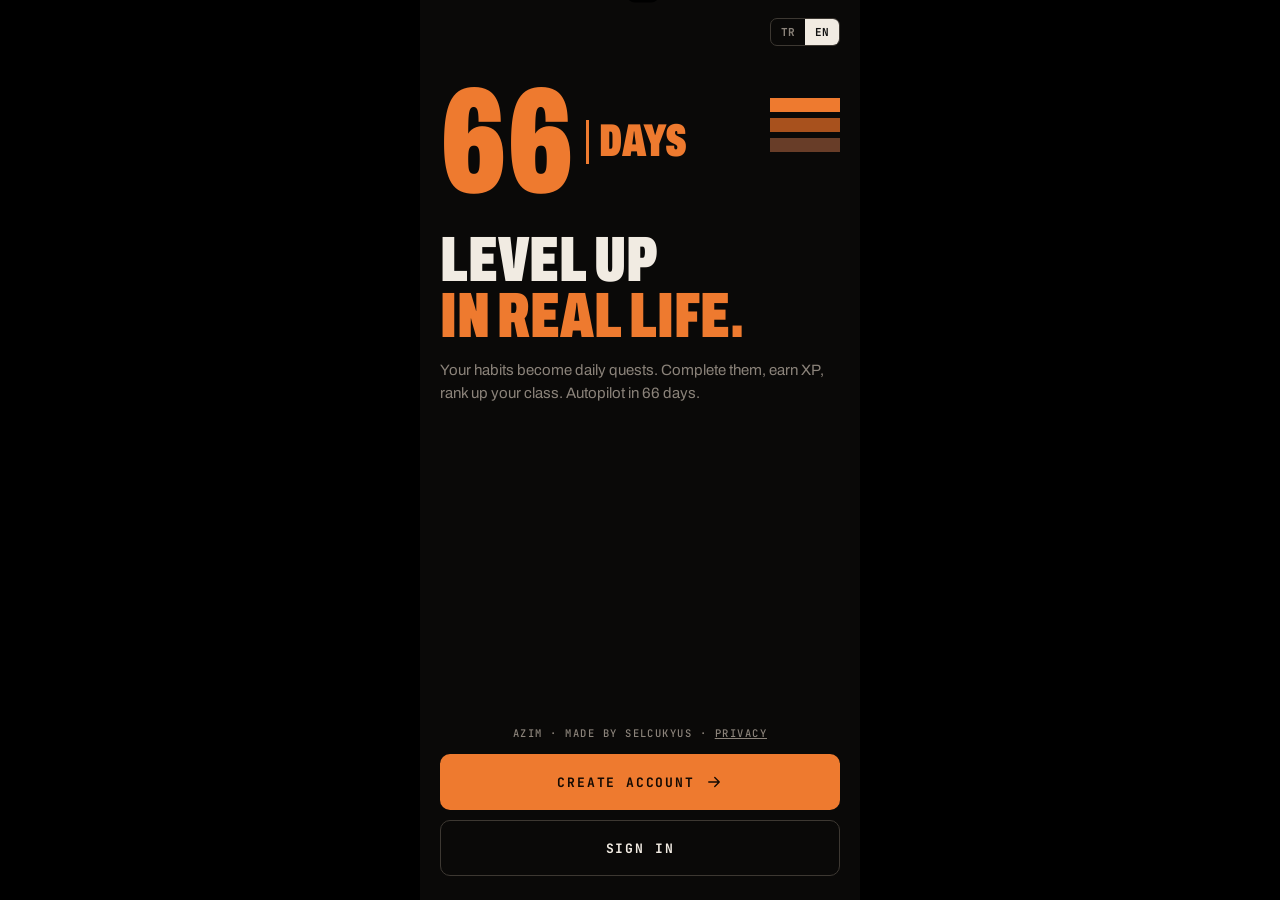
==== commit 1ede3188: "Web uygulaması (GitHub Pages + PWA), lint düzeltmesi, geri tuşu - docs/: tarayıcıda çalışan AZİM, ma" ====
--- a/app/src/main/assets/www/index.html
+++ b/app/src/main/assets/www/index.html
@@ -6,6 +6,10 @@
 <meta name="theme-color" content="#0a0908">
 <title>AZİM · 66 Gün</title>
 <link rel="stylesheet" href="fonts/fonts.css">
+<link rel="manifest" href="manifest.webmanifest">
+<link rel="icon" href="icons/icon-192.png">
+<link rel="apple-touch-icon" href="icons/icon-192.png">
+<meta name="description" content="AZİM: Alışkanlıklarını oyuna çevir. Saatli görevler, XP, seri koruma ve 66 günlük program.">
 <style>
 :root{--bg:#0a0908;--s1:#131110;--s2:#1a1816;--s3:#221f1c;--ln:#2b2723;--ln2:#3d3832;--tx:#f1ebe2;--mu:#8b837a;--mu2:#5f5952;--or:#ee7a2f;--or2:#a8511d;--or3:#3a2216;--gd:#d6a443;--gn:#62d08e;--rd:#ff6464;--safe-t:env(safe-area-inset-top);--safe-b:env(safe-area-inset-bottom)}
 *{box-sizing:border-box;margin:0;padding:0;-webkit-tap-highlight-color:transparent}
@@ -463,12 +467,15 @@
  subscribe:['Abone ol','Subscribe'],restore:['Satın alımları geri yükle','Restore purchases'],pw_note:['Abonelik Google Play üzerinden yönetilir, istediğin zaman iptal edebilirsin. Ücretsiz deneme varsa süresi bitmeden iptal edersen ücret alınmaz.','Subscriptions are managed in Google Play and can be cancelled anytime. If a free trial applies, cancel before it ends and you won\'t be charged.'],
  pw_preview:['Önizleme modunda gerçek satın alma yok. Premium deneme olarak açıldı.','No real purchases in preview. Premium unlocked as a demo.'],premium_thanks:['Premium aktif. Teşekkürler!','Premium is active. Thank you!'],billing_na:['Mağaza bağlantısı kurulamadı. Biraz sonra tekrar dene.','Could not reach the store. Try again shortly.'],restored:['Satın alımlar kontrol edildi.','Purchases checked.'],
  pw_d8:['7 gündür buradasın. Seriyi korumak için en güçlü araçlar Premium\'da.','You\'ve been here 7 days. The strongest tools to protect your streak are in Premium.'],
+ privacy:['Gizlilik','Privacy'],web_notif:['Bildirimler ve ana ekran widget\'ı Android uygulamasında çalışır.','Notifications and the home screen widget work in the Android app.'],web_premium:['Premium, Android uygulamasından Google Play ile satın alınır.','Premium is purchased in the Android app via Google Play.'],
  nav_today:['Bugün','Today'],nav_growth:['Gelişim','Growth'],nav_workout:['Antrenman','Workout'],nav_season:['Sezon','Season'],nav_profile:['Profil','Profile']
 };
 
 "use strict";
 /* ---------- BASICS ---------- */
 const NATIVE=typeof window.AzimNative!=='undefined';
+const WEB=!NATIVE&&/\.github\.io$/.test(location.hostname);
+const PREVIEW=!NATIVE&&!WEB;
 const Store={
  get(k){try{return NATIVE?AzimNative.get(k):localStorage.getItem(k)}catch(e){return null}},
  set(k,v){try{NATIVE?AzimNative.set(k,v):localStorage.setItem(k,v)}catch(e){}},
@@ -678,7 +685,7 @@
 function renderOb(){
  const sc=$('scr');sc.className='ob';let h='';
  if(view==='welcome')h=`${langSw()}<div class="logo"><div class="n d">66<span class="d">66</span></div><div class="v d">${LANG==='tr'?'GÜN':'DAYS'}</div><div class="bars"><i></i><i></i><i></i></div></div>
-  <div class="hero d">${t('tagline')}</div><p class="lead">${t('lead0')}</p><div class="grow"></div><div class="m" style="text-align:center">${t('madeby')}</div>
+  <div class="hero d">${t('tagline')}</div><p class="lead">${t('lead0')}</p><div class="grow"></div><div class="m" style="text-align:center">${t('madeby')} · <a href="privacy.html" style="color:var(--mu)">${t('privacy')}</a></div>
   <button class="cta" onclick="obGo('reg')">${t('create')} ${ic('i-arr')}</button><button class="cta ghost" style="margin-top:10px" onclick="obGo('login')">${t('signin')}</button>`;
  if(view==='reg')h=`${prog(1)}<div class="m">01 / 06</div><div class="q d">${t('reg_t')}</div>
   <input class="inp" id="rName" placeholder="${t('name')}" maxlength="18" autocomplete="given-name"><input class="inp" id="rMail" type="email" placeholder="${t('email')}" autocomplete="email" inputmode="email"><input class="inp" id="rPass" type="password" placeholder="${t('pass')}" autocomplete="new-password">
@@ -693,7 +700,7 @@
   <div class="m lbl">${t('o_wake')}</div>${P('water',[t('w0'),t('w1'),t('w2')])}<div class="m lbl">${t('o_screen')}</div>${P('screen',[t('sc0'),t('sc1'),t('sc2')])}
   <div class="grow"></div><button class="cta" onclick="obGo('mode')" ${[F.shift,F.water,F.screen].includes(null)?'disabled':''}>${t('next')}</button>`}
  if(view==='mode')h=`${prog(4)}<div class="m">${t('s_mode','04')}</div><div class="q d">${t('mode_q')}</div><div id="opts">${optHtml([{n:t('m_std'),d:t('m_std_d'),ic:'i-shield'},{n:t('m_hard'),d:t('m_hard_d'),ic:'i-flame',col:'var(--or)'}],F.hard==null?[]:[F.hard?1:0])}</div><div class="grow"></div><button class="cta" onclick="analyze()" ${F.hard==null?'disabled':''}>${t('next')}</button>`;
- if(view==='an')h=`${prog(5)}<div class="m">${t('s_an')}</div><div class="q d" id="anT">${t('an_t')}</div><div class="scan" id="scan">${[1,2,3,4,5].map(i=>`<div>${t('sc_'+i)} <b>OK</b></div>`).join('')}</div><div id="anR"></div><div class="grow"></div><button class="cta" id="b5" onclick="obGo('rem')" style="display:none">${t('next')}</button>`;
+ if(view==='an')h=`${prog(5)}<div class="m">${t('s_an')}</div><div class="q d" id="anT">${t('an_t')}</div><div class="scan" id="scan">${[1,2,3,4,5].map(i=>`<div>${t('sc_'+i)} <b>OK</b></div>`).join('')}</div><div id="anR"></div><div class="grow"></div><button class="cta" id="b5" onclick="NATIVE?obGo('rem'):startApp()" style="display:none">${t('next')}</button>`;
  if(view==='rem')h=`${prog(6)}<div class="m">${t('rem_k')}</div><div class="q d">${t('rem_t')}</div><p class="lead">${t('rem_lead')}</p><div class="panel">${remList()}</div><div class="grow"></div>
   <button class="cta" onclick="enableReminders(true);startApp()">${t('allow')}</button><button class="cta ghost" style="margin-top:10px" onclick="enableReminders(false);startApp()">${t('notnow')}</button>`;
  sc.innerHTML=h;
@@ -758,7 +765,7 @@
  h+=`<div class="sec"><span class="m">${t('plan_today')} · ${done.length}/${Q.length}</span><span class="ln"></span><button class="chip" onclick="go('plan')">${ic('i-edit','width:14px;height:14px')}${t('edit')}</button><button class="bx" style="width:34px;height:34px" onclick="editQ()">${ic('i-plus')}</button></div>`;
  const groups=[['g_morning',q=>q.tm&&toMin(q.tm)<720],['g_noon',q=>q.tm&&toMin(q.tm)>=720&&toMin(q.tm)<1020],['g_eve',q=>q.tm&&toMin(q.tm)>=1020],['g_any',q=>!q.tm]];
  groups.forEach(g=>{const list=Q.filter(g[1]);if(!list.length)return;h+=`<div class="grp"><div class="gh"><span class="m">${t(g[0])}</span></div>${list.map(qRow).join('')}</div>`});
- h+=NATIVE?`<div class="m" style="text-align:center;margin-top:22px;font-size:9.5px">${t('closes')}</div>`:`<button class="closeday m" onclick="closeDaySheet()">${t('preview_close')} ${ic('i-arr','width:14px;height:14px;vertical-align:-2px')}</button>`;
+ h+=!PREVIEW?`<div class="m" style="text-align:center;margin-top:22px;font-size:9.5px">${t('closes')}</div>`:`<button class="closeday m" onclick="closeDaySheet()">${t('preview_close')} ${ic('i-arr','width:14px;height:14px;vertical-align:-2px')}</button>`;
  $('scr').innerHTML=h;
 }
 function qRow(q){const C=CATS[q.c],p=S.prog[q.id]||0,dn=isDone(q),sk=S.skip.includes(q.id)&&!dn,st=S.qs[q.id]||0;
@@ -952,13 +959,13 @@
  <div class="set"><div><b>${t('theme')}</b><div class="sw5">${Object.keys(THEMES).map(k=>`<button class="${(S.theme||'orange')===k?'on':''}" style="background:${THEMES[k][0]}" onclick="setTheme('${k}')">${THEMES[k][3]&&!P?ic('i-lock','stroke:#fff'):''}</button>`).join('')}</div></div></div>
  <div class="set"><div><b>${t('hard_mode')}</b><small>${t('hard_d')}</small></div><button class="tg ${S.hard?'on':''}" onclick="S.hard=!S.hard;if(S.hard)S.freezes=0;else S.freezes=Math.max(S.freezes||0,1);save();render();toast(S.hard?t('hard_on'):t('hard_off'))"></button></div>
  <div class="set" onclick="schedSheet()"><div><b>${t('schedule')}</b><small>${t('schedule_d')}</small></div><span class="v">${S.sched.wake} – ${S.sched.sleep}</span></div>
- <div class="set"><div><b>${t('reminders')}</b><small>${t('rem_d')}</small></div><button class="tg ${remOn()?'on':''}" onclick="enableReminders(!remOn());render()"></button></div>
- ${remOn()?`<div style="padding:2px 0 4px">${remList()}<div class="tline"><span>${t('quests')}</span><b>${S.quests.filter(q=>q.on&&q.remind&&qTime(q)).length}×</b></div></div><button class="cta ghost sm" style="margin-bottom:6px" onclick="testNotif()">${ic('i-bell','width:15px;height:15px')}${t('test_notif')}</button>`:''}
+ ${!NATIVE?`<div class="set"><div><b>${t('reminders')}</b><small>${t('web_notif')}</small></div>${ic('i-bell','stroke:var(--mu)')}</div>`:`<div class="set"><div><b>${t('reminders')}</b><small>${t('rem_d')}</small></div><button class="tg ${remOn()?'on':''}" onclick="enableReminders(!remOn());render()"></button></div>`}
+ ${NATIVE&&remOn()?`<div style="padding:2px 0 4px">${remList()}<div class="tline"><span>${t('quests')}</span><b>${S.quests.filter(q=>q.on&&q.remind&&qTime(q)).length}×</b></div></div><button class="cta ghost sm" style="margin-bottom:6px" onclick="testNotif()">${ic('i-bell','width:15px;height:15px')}${t('test_notif')}</button>`:''}
  <div class="set" onclick="go('plan')"><div><b>${t('my_plan')}</b><small>${t('p_'+S.program)} · ${S.quests.filter(q=>q.on).length} ${t('quests').toLowerCase()}</small></div>${ic('i-r')}</div></div>
  <div class="panel"><span class="m">${t('data')}</span><button class="cta ghost sm" onclick="exportSheet()">${ic('i-up','width:15px;height:15px')}${t('export')}</button><button class="cta ghost sm" onclick="importSheet()">${ic('i-down','width:15px;height:15px')}${t('import')}</button></div>
  <div class="panel"><span class="m">${t('account')}</span><div class="set"><div style="min-width:0"><b style="word-break:break-all">${esc(USER||'')}</b><small>${t('on_device')}</small></div></div>
  <button class="cta ghost sm" onclick="logout()">${t('logout')}</button><button class="cta ghost sm" style="color:var(--rd)" onclick="resetSheet()">${t('reset')}</button><button class="lnk" style="color:var(--rd)" onclick="delSheet()">${t('del_acc')}</button></div>
- <div class="m" style="text-align:center;margin-top:18px;font-size:9.5px">${t('version',ver)}</div>`}
+ <div class="m" style="text-align:center;margin-top:18px;font-size:9.5px">${t('version',ver)} · <a href="privacy.html" style="color:var(--mu)">${t('privacy')}</a></div>`}
 function setTheme(k){if(THEMES[k][3]&&!isPrem())return paywall();S.theme=k;save();applyTheme();render()}
 function schedSheet(){const pre=k=>`<button class="pill ${S.sched.preset===k?'sel':''}" onclick="setPreset('${k}')">${t('sh_'+k)}</button>`;
  openSheet(`<h2 class="w">${t('schedule')}</h2><p class="mu" style="margin-top:8px">${t('schedule_d')}</p><span class="m lbl">${t('preset')}</span><div class="pills">${pre('day')}${pre('early')}${pre('night')}</div>
@@ -994,6 +1001,7 @@
  <button class="cta" onclick="buy()">${t('subscribe')}</button><button class="lnk" onclick="restore()">${t('restore')}</button><p class="fl2" style="text-align:center">${t('pw_note')}</p></div>`)}
 function buy(){const id=pwPlan==='y'?'yearly':'monthly';
  if(NATIVE){try{AzimNative.buy(id)}catch(e){toast(t('billing_na'))}return}
+ if(WEB){closeSheet();return toast(t('web_premium'))}
  Store.set('azim.demoPremium','1');closeSheet();toast(t('pw_preview'));if(S&&!S.hard)S.freezes=Math.max(S.freezes||0,1);render()}
 function restore(){if(NATIVE){try{AzimNative.restorePurchases()}catch(e){}}toast(t('restored'))}
 function manageSub(){if(NATIVE){try{AzimNative.manageSubscription()}catch(e){}}else{Store.del('azim.demoPremium');render()}}
@@ -1003,6 +1011,7 @@
 document.addEventListener('visibilitychange',()=>{if(!document.hidden)window.azimResume()});
 setInterval(()=>{if(S&&S.quests&&S.date<ymd())window.azimResume()},60000);
 document.documentElement.lang=LANG;
+if(WEB&&'serviceWorker' in navigator)navigator.serviceWorker.register('sw.js').catch(()=>{});
 USER=Store.get('azim.session');
 if(USER&&(Store.json('azim.accounts')||{})[USER])resume();else{USER=null;obGo('welcome')}
 
